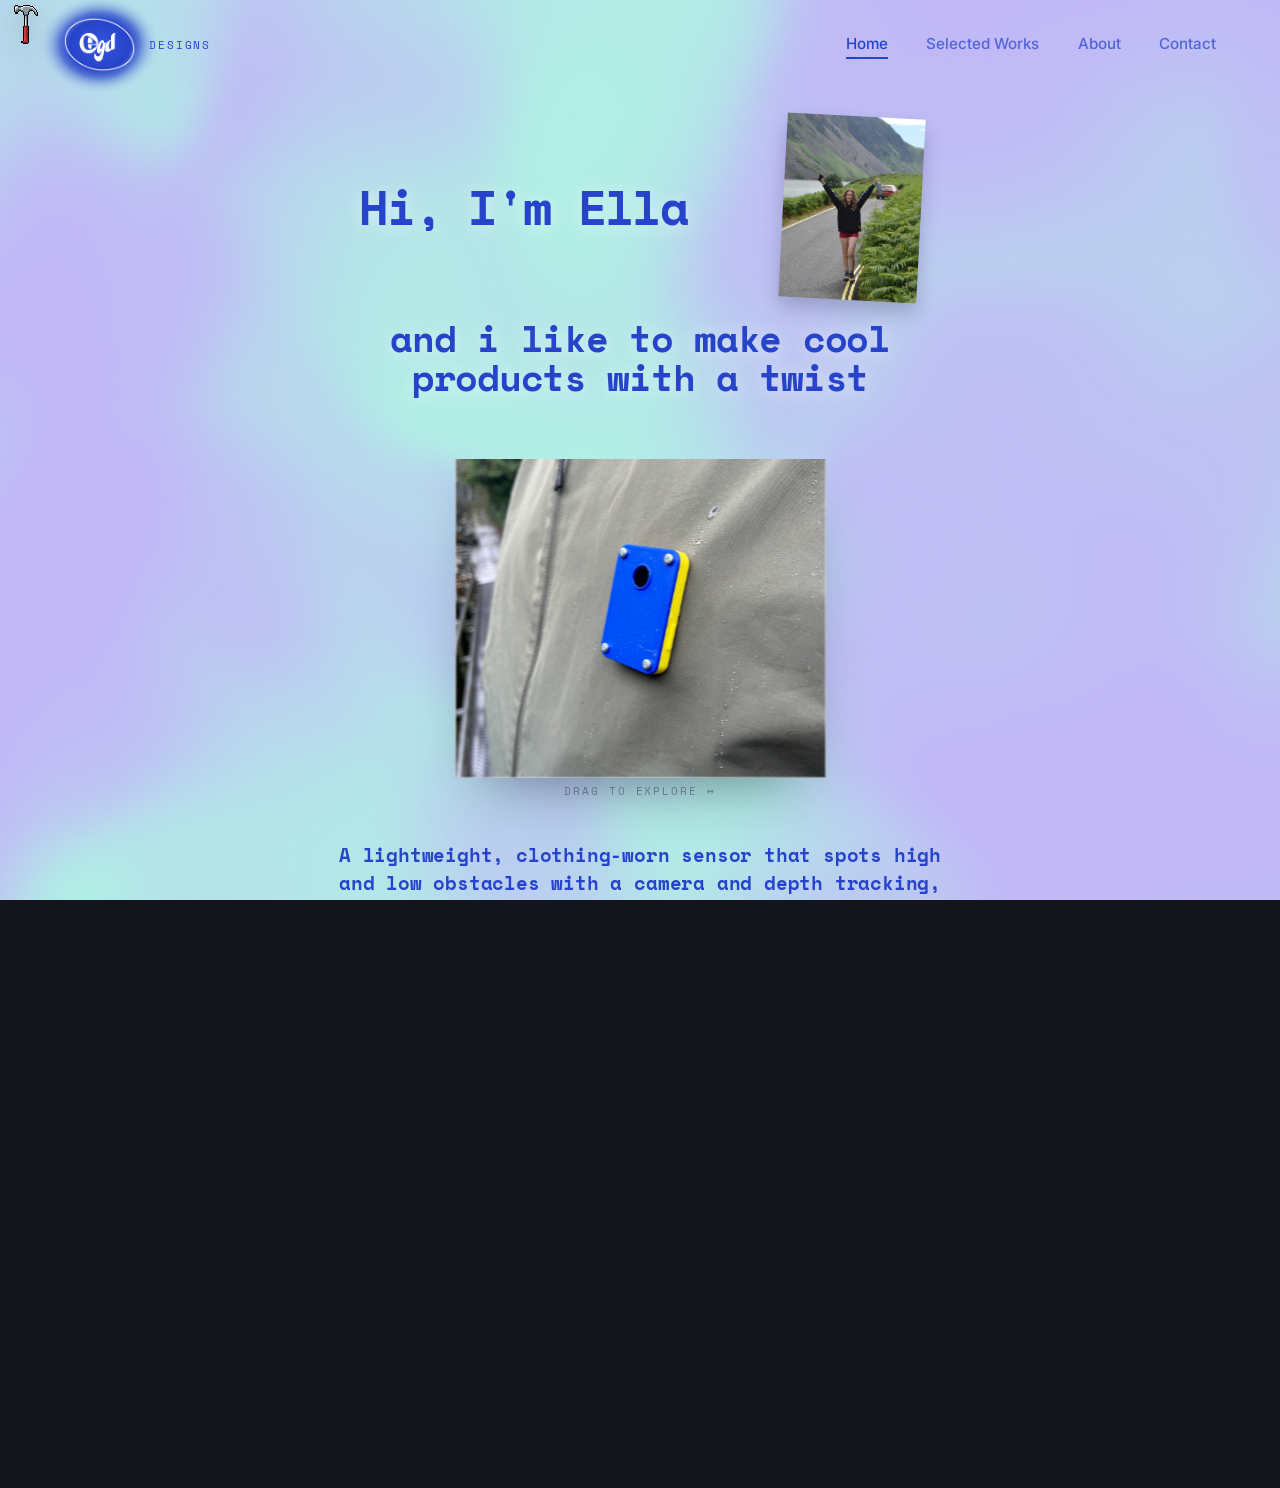
==== index.html @ b7dbceac "Initial commit — EGD Designs portfolio site" ====
<!DOCTYPE html>
<html lang="en">
<head>
<meta charset="UTF-8">
<meta name="viewport" content="width=device-width, initial-scale=1.0">
<title>EGD — Product, Accessibility & Craft</title>
<meta name="description" content="EGD — a product design portfolio spanning medical & accessibility, woodwork and graphic design.">
<link rel="preconnect" href="https://fonts.googleapis.com">
<link rel="preconnect" href="https://fonts.gstatic.com" crossorigin>
<link href="https://fonts.googleapis.com/css2?family=Inter:wght@400;500;600;700&family=Space+Grotesk:wght@400;500;600;700&family=Space+Mono:wght@400;700&family=Caveat:wght@600;700&display=swap" rel="stylesheet">
<link rel="stylesheet" href="assets/style.css?v=209">
</head>
<body>
  <div class="grain" aria-hidden="true"></div>
  <div class="page-transition" aria-hidden="true"><span class="pt-mark">EGD</span></div>

  <!-- Flower shape + petal colours, defined once and reused by each button -->
  <svg width="0" height="0" aria-hidden="true" focusable="false" style="position:absolute">
    <defs>
      <path id="flower-path" d="M98.9,50.0C99.0,51.6 98.6,53.2 97.8,54.7C97.0,56.2 95.7,57.6 94.1,58.8C92.5,59.9 90.4,60.9 88.2,61.6C86.0,62.2 83.4,62.7 80.8,62.8C78.2,62.9 75.4,62.6 72.8,62.2C70.1,61.7 66.4,60.1 65.1,60.1C63.7,60.1 64.3,60.8 64.9,62.2C65.4,63.6 67.6,66.4 68.6,68.6C69.7,70.9 70.5,73.3 71.1,75.7C71.6,78.0 71.8,80.4 71.7,82.5C71.6,84.6 71.2,86.7 70.5,88.4C69.8,90.1 68.8,91.6 67.7,92.6C66.5,93.7 65.0,94.4 63.6,94.7C62.1,95.0 60.4,94.9 58.8,94.4C57.3,93.9 55.6,93.0 54.1,91.7C52.6,90.4 51.2,88.7 50.0,86.8C48.8,84.9 47.8,82.6 47.0,80.3C46.3,78.0 45.7,75.3 45.4,72.9C45.1,70.5 45.8,66.3 45.2,65.7C44.6,65.2 43.4,67.8 41.9,69.4C40.5,71.1 38.4,73.7 36.4,75.4C34.4,77.2 32.1,78.8 30.0,80.0C27.8,81.2 25.4,82.1 23.3,82.6C21.2,83.0 19.0,83.1 17.2,82.8C15.3,82.6 13.6,81.9 12.3,80.9C11.1,79.9 10.0,78.6 9.5,77.1C8.9,75.6 8.7,73.8 9.0,71.9C9.2,70.1 9.9,68.1 11.0,66.2C12.0,64.3 13.5,62.3 15.3,60.5C17.0,58.8 19.2,57.1 21.5,55.7C23.8,54.3 26.4,53.0 28.8,52.1C31.2,51.1 35.9,50.7 35.9,50.0C36.0,49.3 31.5,48.9 29.3,48.0C27.0,47.0 24.5,45.9 22.3,44.5C20.2,43.1 18.1,41.5 16.4,39.8C14.7,38.1 13.2,36.2 12.2,34.4C11.2,32.5 10.5,30.5 10.3,28.8C10.0,27.0 10.2,25.2 10.7,23.7C11.2,22.3 12.2,20.9 13.4,19.9C14.6,19.0 16.2,18.2 17.9,17.9C19.6,17.6 21.7,17.6 23.7,18.0C25.8,18.4 28.0,19.2 30.1,20.3C32.2,21.3 34.4,22.8 36.3,24.5C38.3,26.1 40.3,28.5 41.7,30.0C43.2,31.5 44.4,34.0 44.9,33.4C45.5,32.7 44.9,28.4 45.2,25.9C45.5,23.4 46.1,20.7 46.9,18.3C47.7,15.9 48.8,13.6 50.0,11.7C51.2,9.8 52.7,8.1 54.2,6.9C55.8,5.7 57.5,4.8 59.1,4.4C60.7,3.9 62.4,3.9 63.8,4.4C65.3,4.8 66.8,5.6 67.9,6.8C69.0,8.0 70.0,9.7 70.6,11.5C71.2,13.3 71.5,15.5 71.6,17.7C71.6,20.0 71.2,22.5 70.6,24.9C70.0,27.3 69.0,29.8 67.9,32.1C66.7,34.4 64.5,37.2 63.8,38.6C63.2,40.1 62.6,40.8 63.8,40.8C65.1,40.7 68.8,39.0 71.4,38.5C74.1,38.0 76.9,37.7 79.5,37.8C82.1,37.8 84.8,38.1 87.1,38.8C89.4,39.4 91.5,40.3 93.3,41.4C95.0,42.5 96.4,43.9 97.4,45.3C98.3,46.8 98.9,48.4 98.9,50.0Z"/>
      <!-- exact hues of the shader field (pal()); only lightness is lowered, so they stay the
           same teal/violet/sky but sit a step darker than the background -->
      <radialGradient id="fg-teal" cx="35%" cy="28%" r="78%">
        <stop offset="0%" stop-color="#9EE6DB"/><stop offset="45%" stop-color="#5FDDCA"/>
        <stop offset="100%" stop-color="#22C3AB"/>
      </radialGradient>
      <radialGradient id="fg-violet" cx="35%" cy="28%" r="78%">
        <stop offset="0%" stop-color="#B8ADF5"/><stop offset="45%" stop-color="#806CEF"/>
        <stop offset="100%" stop-color="#3E20E9"/>
      </radialGradient>
      <radialGradient id="fg-azure" cx="35%" cy="28%" r="78%">
        <stop offset="0%" stop-color="#7FC8F8"/><stop offset="45%" stop-color="#4DB3F7"/>
        <stop offset="100%" stop-color="#0B95F2"/>
      </radialGradient>
      <!-- the same flower as a reusable CSS clip-path — not currently applied anywhere
           (the intro used to clip a photo to it before the pixel character replaced that
           photo), kept here in case a future flower-shaped image wants it. objectBoundingBox
           wants 0–1 coords while #flower-path is drawn 0–100, hence the scale(0.01). Whatever
           box uses it must be SQUARE or the petals stretch. -->
      <clipPath id="flower-clip" clipPathUnits="objectBoundingBox">
        <use href="#flower-path" transform="scale(0.01)"/>
      </clipPath>
    </defs>
  </svg>

  <header class="site-header">
    <div class="brand-lockup">
      <a class="brand magnetic" href="index.html" data-strength="0.4" aria-label="EGD Designs — home">
        <span class="brand-glow" aria-hidden="true"></span>
        <img class="brand-logo" src="assets/egd-logo.png" alt="EGD" width="640" height="475">
      </a>
      <span class="brand-role">Designs</span>
    </div>
    <button class="nav-toggle" aria-label="Toggle menu" aria-expanded="false"><span></span><span></span><span></span></button>
    <!-- each link's pixel-art shell icon (.nav-shell, style.css) is removed from the
         markup for now — the CSS rule/animation and the SVG assets (assets/about/shell-*)
         are untouched, so re-adding <img class="nav-shell" src="assets/about/shell-*.svg"
         alt="" aria-hidden="true"> inside a link restores it. -->
    <nav class="nav" id="nav">
      <a href="index.html" class="active"><span>Home</span></a>
      <a href="work.html"><span>Selected Works</span></a>
      <a href="about.html"><span>About</span></a>
      <a href="contact.html"><span>Contact</span></a>
    </nav>
  </header>

  <!-- LANDING — just the animated shader field behind the greeting, the hobby list and the
       "check out my work" teaser. Everything else (About detail, shell nav, carousel) now
       lives further down in .about-field, outside this wrap, so the interactive field only
       covers the actual landing view. -->
  <div class="field-wrap">
    <div class="field-bg" aria-hidden="true"><canvas id="field-canvas"></canvas></div>

  <div class="intro-row">
    <div class="intro-hero">
      <p class="carousel-intro">
        <span class="intro-word">Hi,</span> <span class="intro-word">I'm</span> <span class="intro-word">Ella</span>
      </p>
      <!-- the polaroid now sits right next to "Ella" (DOM order drives flex layout
           order — it's listed second, the character third). Spins in (see
           intro-photo-spin-in, style.css) right as the character vanishes, t=3.7s. -->
      <div class="intro-me">
        <!-- bare photo, no polaroid card/caption — see .intro-me-photo, style.css -->
        <figure class="intro-me-photo">
          <img src="assets/hikerme.jpg" alt="A photo of Ella hiking">
        </figure>
      </div>
      <!-- pixel-art character, now sitting on the FAR right (where the polaroid used to
           be) — mirrored (scaleX(-1) on the <img>, see .intro-character img) to face
           left, toward "Ella"/the polaroid, since that's the direction she now throws
           in. Three separate GIFs chained by initCharacterSequence() (app.js) — GIFs
           can't be spliced with CSS, so it swaps the <img> src on a timer instead:
           falling.gif (9 frames, t=0-2.3s — the last frame, a wave, is patched to hold
           0.7s instead of 0.2s so it reads for longer) → rotating.gif (2 frames,
           t=2.3-2.7s, turns her to profile) → pokemon-ball-throw.gif (5 frames,
           t=2.7-3.7s — a supplied "catch" clip played in reverse, so the ball leaves
           her hand and flies off instead of arriving in it), then settles on the
           static character-south.png. CSS layers two transforms on top:
           character-fall-in (drops her from above the page over the same 1.8s the
           falling.gif's actual fall motion takes — she's landed well before the
           wave-hold finishes) and character-vanish — once she's thrown, she fades out
           and is removed from the flex row entirely (t=3.7-4.3s). -->
      <div class="intro-character" aria-hidden="true">
        <img src="assets/character-falling.gif" alt="" loading="eager" fetchpriority="high">
      </div>
    </div>
    <!-- sits below the centred greeting+character row, not inline with it, so it can
         run its own full-width left-aligned line rather than being squeezed into the
         same shrink-wrapped row (see .intro-hero's max-width:fit-content). -->
    <p class="intro-tagline reveal">and i like to make cool products with a twist</p>
    <!-- MINI CAROUSEL — a smaller version of the big drag-rotate-snap carousel further
         down the page (same mechanic, initCarouselInstance() in app.js), showing PROJECTS
         instead of personal photos, with a caption underneath synced to whichever card
         is front-facing (initMiniCarousel()). Reuses makePoster() so it shows Stride's
         real photo and the same generated poster art used everywhere else — nothing
         fabricated here. Sits centred, unlike the left-aligned text above it. -->
    <div class="carousel mini-carousel">
      <div class="carousel-stage mini-carousel-stage" id="mini-carousel-stage" tabindex="0" role="group"
           aria-roledescription="carousel" aria-label="My work — drag or use arrow keys to rotate">
        <div class="carousel-ring" id="mini-carousel-ring"></div>
      </div>
      <p class="carousel-hint" aria-hidden="true">Drag to explore ↔</p>
      <p class="mini-carousel-caption" id="mini-carousel-caption" aria-live="polite"></p>
      <!-- its shell now lives up in the header nav (see .nav-shell) instead of here. -->
      <p class="find-out-more">find out more below</p>
      <!-- a plain solid royal-blue ellipse (user-supplied reference image, no ring) with a
           thin white border, ringed by two concentric glows: a tighter blue one (the same
           masked radial-gradient recipe + shimmer-on-hover as the header's EGD logo badge,
           .brand/.brand-glow) right around the border, then a wider soft white one beyond
           that — no white backdrop behind it, just the two glows. See .egd-badge,
           style.css. intro-work-bubble is kept purely as the JS hook
           initCharacterSequence() (app.js) uses to time this badge's reveal-in with the
           rest of the intro sequence. -->
      <div class="intro-cta">
        <a class="egd-badge intro-work-bubble" href="work.html" aria-label="Selected Works">
          <span class="egd-badge-glow-white" aria-hidden="true"></span>
          <span class="egd-badge-glow" aria-hidden="true"></span>
          <span class="egd-badge-shape" aria-hidden="true"></span>
          <span class="egd-badge-text">Selected<br>Works</span>
        </a>
      </div>
    </div>
  </div>
  </div><!-- /.field-wrap -->

  <!-- the hammer's the mini/project carousel's custom drag cursor — same body-level,
       position:fixed pattern as the old surfer-cursor (see initHammerCursor(), app.js),
       so the stage's overflow clip can't cut it off. -->
  <img class="hammer-cursor" src="assets/hammer-cursor.png?v=1" alt="" aria-hidden="true" draggable="false">

  <footer class="site-footer">
    <div class="wrap">
      <div class="footer-bottom">
        <span>&copy; <span id="yr"></span> EGD</span>
      </div>
    </div>
  </footer>

  <script src="assets/effect.js?v=30"></script>
  <script src="assets/app.js?v=102"></script>
</body>
</html>
---- assets/style.css ----
/* =========================================================
   EGD — product design · accessibility · craft
   Bold editorial system. Swap colours in :root to re-theme.
   ========================================================= */
:root{
  --bg:#efeeec;          /* warm paper            */
  --paper:#ffffff;
  --ink:#14141c;         /* near-black text       */
  --muted:#6b6c82;
  --line:#dddcd7;
  --royal:#2340c8;       /* primary accent        */
  --royal-soft:#e3e6fb;
  --field-yellow:#fde8a3; /* matches the Meadow Ripple shader's base tone (effect.js) */
  /* category signals */
  --c-medical:#2340c8;   /* medical & accessibility */
  --c-wood:#b5623a;      /* woodwork                */
  --c-graphic:#6b4de6;   /* graphic                 */
  --maxw:1180px;
  --pad:clamp(20px,5vw,72px);
  --ease:cubic-bezier(.22,1,.36,1);
  --radius:16px;
  /* shared "character scale" — the intro character, and (see .nav-shell) the shell icons
     under the header nav links are deliberately sized to match it. Lives on :root (not
     scoped to .intro-row, which only exists on index.html) so .site-header can use it on
     every page. */
  --char-w:clamp(90px,13vw,170px);
}

*{box-sizing:border-box;}
html{scroll-behavior:smooth;}
body{
  margin:0;
  background:var(--bg);
  color:var(--ink);
  font-family:"Inter",-apple-system,BlinkMacSystemFont,"Segoe UI",Helvetica,Arial,sans-serif;
  font-size:17px;line-height:1.6;
  -webkit-font-smoothing:antialiased;
  overflow-x:clip;
}
a{color:inherit;text-decoration:none;}
img{max-width:100%;display:block;}
button{font:inherit;color:inherit;border:none;background:none;cursor:pointer;}
::selection{background:var(--royal);color:#fff;}

h1,h2,h3,h4{font-family:"Space Grotesk","Inter",sans-serif;font-weight:600;letter-spacing:-0.02em;line-height:1.02;margin:0;}
h1{font-size:clamp(2.6rem,8vw,6.4rem);}
h2{font-size:clamp(1.9rem,4.4vw,3.4rem);}
h3{font-size:clamp(1.2rem,2vw,1.5rem);letter-spacing:-0.01em;}
p{margin:0 0 1em;}
.lead{font-size:clamp(1.12rem,2vw,1.5rem);color:var(--muted);max-width:56ch;line-height:1.5;}

/* mono labels — the "spec sheet" product-design voice */
.eyebrow,.mono{
  font-family:"Space Mono","SFMono-Regular",ui-monospace,monospace;
  font-size:.72rem;letter-spacing:.22em;text-transform:uppercase;font-weight:400;
}
.eyebrow{color:var(--royal);display:inline-flex;align-items:center;gap:.6em;margin-bottom:1.4rem;}
.eyebrow::before{content:"";width:26px;height:1px;background:currentColor;display:inline-block;}

/* =========================================================
   Layout
   ========================================================= */
.wrap{max-width:var(--maxw);margin:0 auto;padding-left:var(--pad);padding-right:var(--pad);}
section{padding:clamp(72px,11vw,150px) 0;}
/* clears .site-header, which is position:fixed. At .nav-shell's current size (15% of
   --char-w) the header's measured height barely moves across viewports (~92-109px), so
   this only needs a modest width-driven nudge plus buffer rather than closely tracking
   --char-w's own growth curve the way it had to at larger shell sizes. */
.page-top{padding-top:clamp(115px,calc(2vw + 90px),135px);}

/* Selected Works page background — a simple fixed full-viewport canvas (unlike the
   landing page's .field-wrap/.field-bg, which use a sticky-scroll trick tied to that
   page's stacked sections). A WebGL canvas gets its own GPU compositing layer, which
   can float above plain in-flow siblings regardless of DOM/z-index:auto order — so,
   same as the landing page's .bubbles/.bubbles-content, give the actual content an
   explicit position+z-index above it rather than relying on paint order alone. */
.page-field-bg{position:fixed;inset:0;z-index:0;pointer-events:none;}
.page-field-bg canvas{display:block;width:100%;height:100%;}
/* .site-header already has its own position:fixed;z-index:60 (unaffected by the canvas
   layering below) — every OTHER top-level body child needs lifting above it, not just
   main/footer: any plain <section> left at the default z-index:auto risked the same
   canvas-floats-above-it bug (inconsistently — a GPU compositing quirk, not a strict
   deterministic paint order, which is why it only showed up on some sections/some loads). */
.page-field-bg ~ main,
.page-field-bg ~ section,
.page-field-bg ~ footer{position:relative;z-index:1;}

/* grain / texture overlay */
.grain{
  position:fixed;inset:0;z-index:9998;pointer-events:none;opacity:.5;mix-blend-mode:soft-light;
  background-image:url("data:image/svg+xml,%3Csvg xmlns='http://www.w3.org/2000/svg' width='140' height='140'%3E%3Cfilter id='n'%3E%3CfeTurbulence type='fractalNoise' baseFrequency='.85' numOctaves='2' stitchTiles='stitch'/%3E%3C/filter%3E%3Crect width='100%25' height='100%25' filter='url(%23n)' opacity='.5'/%3E%3C/svg%3E");
}

/* =========================================================
   Custom cursor (bold)
   ========================================================= */
.cursor-dot,.cursor-ring{
  position:fixed;top:0;left:0;z-index:9999;pointer-events:none;border-radius:50%;
  transform:translate(-50%,-50%);will-change:transform;
}
.cursor-dot{width:7px;height:7px;background:var(--royal);}
.cursor-ring{
  width:38px;height:38px;border:1.5px solid rgba(35,64,200,.55);
  transition:width .25s var(--ease),height .25s var(--ease),background .25s,border-color .25s,opacity .25s;
}
.cursor-ring.is-hover{width:64px;height:64px;background:rgba(35,64,200,.10);border-color:transparent;}
.cursor-ring.is-label{width:78px;height:78px;background:var(--royal);border-color:transparent;}
.cursor-ring .clabel{
  color:#fff;font-family:"Space Mono",monospace;font-size:.62rem;letter-spacing:.1em;
  opacity:0;transition:opacity .2s;display:flex;align-items:center;justify-content:center;
  width:100%;height:100%;text-transform:uppercase;
}
.cursor-ring.is-label .clabel{opacity:1;}
body.cursor-on{cursor:none;}
body.cursor-on a,body.cursor-on button,body.cursor-on .card{cursor:none;}
@media(hover:none),(pointer:coarse){.cursor-dot,.cursor-ring{display:none;}body.cursor-on{cursor:auto;}}

/* =========================================================
   Header / nav
   ========================================================= */
.site-header{
  position:fixed;top:0;left:0;right:0;z-index:60;
  display:flex;align-items:center;justify-content:space-between;
  padding:18px var(--pad);
  transition:transform .4s var(--ease),background .3s,backdrop-filter .3s,border-color .3s;
  border-bottom:1px solid transparent;
}
.site-header.scrolled{background:rgba(239,238,236,.72);backdrop-filter:blur(12px);-webkit-backdrop-filter:blur(12px);border-color:var(--line);}
.site-header.hide{transform:translateY(-105%);}
/* while the mobile menu is open the header must NOT create a containing block
   (transform / backdrop-filter would trap the fullscreen fixed nav overlay) */
body.nav-open .site-header{transform:none!important;background:transparent!important;
  backdrop-filter:none!important;-webkit-backdrop-filter:none!important;border-color:transparent!important;}
.brand-lockup{display:flex;align-items:center;gap:14px;min-width:0;}
/* --logo-h is the one number to tune */
.brand{
  --logo-h:53px;   /* 38px + 40% */
  position:relative;flex:none;display:inline-flex;align-items:center;justify-content:center;
  height:var(--logo-h);width:calc(var(--logo-h)*1.347);   /* the logo art's own 640:475 ratio */
}
/* the logo art is white, so it needs its blue pool behind it to read */
.brand-logo{position:relative;z-index:1;width:100%;height:100%;object-fit:contain;display:block;}
/* the blue faded surround. masked so the shimmer fades out with it instead of
   revealing a hard ellipse edge. no blend modes — they wreck compositing over the field. */
.brand-glow{
  position:absolute;left:50%;top:50%;transform:translate(-50%,-50%);
  width:170%;height:185%;border-radius:50%;pointer-events:none;
  background:
    linear-gradient(115deg,transparent 32%,rgba(180,218,255,.55) 48%,transparent 64%) 0 0/260% 100% no-repeat,
    radial-gradient(closest-side,#3050dd 0%,#2340c8 50%,rgba(35,64,200,.55) 72%,rgba(35,64,200,0) 100%);
  -webkit-mask-image:radial-gradient(closest-side,#000 0%,#000 66%,transparent 100%);
  mask-image:radial-gradient(closest-side,#000 0%,#000 66%,transparent 100%);
  animation:brand-shimmer 2.6s linear infinite;
  animation-play-state:paused;                 /* only shimmers on hover */
  transition:transform .4s var(--ease);
}
.brand:hover .brand-glow{animation-play-state:running;transform:translate(-50%,-50%) scale(1.06);}
@keyframes brand-shimmer{
  from{background-position:-160% 0, 0 0;}
  to{background-position:160% 0, 0 0;}
}
.brand-role{font-family:"Space Mono","SFMono-Regular",ui-monospace,monospace;font-size:.7rem;letter-spacing:.16em;
  text-transform:uppercase;color:var(--royal);white-space:nowrap;}
@media(max-width:420px){.brand-role{display:none;}}
@media(prefers-reduced-motion:reduce){.brand-glow{animation:none!important;}}
.nav{display:flex;align-items:flex-start;gap:clamp(18px,3vw,40px);font-size:.95rem;font-weight:500;}
/* each link is now a small stack — label on top, its shell (.nav-shell) just below —
   rather than a single line of text, so the header nav doubles as the old bubble CTAs'
   new home (see .nav-shell below and the shells' HTML, which used to live in the
   intro CTA + bubble-nav sections further down the page). */
.nav a{
  position:relative;padding:6px 0;opacity:.72;transition:opacity .2s;
  display:flex;flex-direction:column;align-items:center;gap:clamp(4px,.6vw,10px);
  color:var(--royal);
}
.nav a span{position:relative;}
.nav a span::after{content:"";position:absolute;left:0;bottom:-2px;height:2px;width:100%;background:var(--royal);
  transform:scaleX(0);transform-origin:right;transition:transform .35s var(--ease);}
.nav a:hover,.nav a.active{opacity:1;}
.nav a:hover span::after,.nav a.active span::after{transform:scaleX(1);transform-origin:left;}
/* the shells — same pixel-art icons the old bubble CTAs used, sized to match the intro
   character (--char-w, :root) since they're standing in for her scale reference now
   that they've moved up here. Same spin-on-hover treatment .flower had. */
.nav-shell{
  width:calc(var(--char-w) * .15);aspect-ratio:1;height:auto;display:block;
  image-rendering:pixelated;
  filter:drop-shadow(0 10px 14px rgba(10,20,60,.32));
  animation:flower-spin 9s linear infinite;
  animation-play-state:paused;
  transition:filter .4s var(--ease);
}
.nav a:hover .nav-shell{animation-play-state:running;filter:drop-shadow(0 14px 20px rgba(10,20,60,.42));}
.nav-toggle{display:none;}
@media(max-width:720px){
  .nav-toggle{display:flex;flex-direction:column;gap:5px;padding:8px;z-index:61;}
  .nav-toggle span{width:26px;height:2px;background:var(--ink);transition:transform .3s var(--ease),opacity .2s;}
  .nav-toggle.open span:nth-child(1){transform:translateY(7px) rotate(45deg);}
  .nav-toggle.open span:nth-child(2){opacity:0;}
  .nav-toggle.open span:nth-child(3){transform:translateY(-7px) rotate(-45deg);}
  /* visibility/opacity (not just transform) hide this: the header's backdrop-filter can become the
     containing block for position:fixed, which would leave the closed menu peeking over the page */
  .nav{
    position:fixed;inset:0;flex-direction:column;justify-content:center;gap:28px;
    background:var(--bg);font-size:1.6rem;font-family:"Space Grotesk",sans-serif;
    transform:translateY(-100%);visibility:hidden;opacity:0;pointer-events:none;
    transition:transform .5s var(--ease),opacity .3s ease,visibility 0s linear .5s;
  }
  .nav.open{
    transform:translateY(0);visibility:visible;opacity:1;pointer-events:auto;
    transition:transform .5s var(--ease),opacity .3s ease,visibility 0s;
  }
  .nav a{opacity:1;}
}

/* =========================================================
   Buttons
   ========================================================= */
.btn{
  display:inline-flex;align-items:center;gap:.7em;
  font-family:"Space Grotesk",sans-serif;font-weight:600;font-size:1rem;
  padding:15px 30px;border-radius:999px;transition:transform .25s var(--ease),background .25s,color .25s;
  will-change:transform;
}
.btn .arrow{transition:transform .3s var(--ease);}
.btn:hover .arrow{transform:translateX(5px);}
.btn-primary{background:var(--ink);color:var(--bg);}
.btn-primary:hover{background:var(--royal);color:#fff;}
.btn-ghost{border:1.5px solid var(--ink);}
.btn-ghost:hover{background:var(--ink);color:var(--bg);}

/* =========================================================
   Hero (home)
   ========================================================= */
/* now just a spacer of bare field between the photo wall and the flowers.
   padding:0 is required — the generic section padding (72px top+bottom) is taller than 3cm
   and would win, making the gap 144px instead of 113px. */
.hero{position:relative;z-index:1;height:3cm;min-height:0;padding:0;}

/* =========================================================
   Reveal-on-scroll utility
   ========================================================= */
.reveal{opacity:0;transform:translateY(34px);transition:opacity .8s var(--ease),transform .8s var(--ease);}
.reveal.is-in{opacity:1;transform:none;}
.reveal-line{overflow:hidden;}
.reveal-line>*{display:inline-block;transform:translateY(105%);transition:transform .9s var(--ease);}
.reveal-line.is-in>*{transform:none;}

/* discipline chips (still used on About) */
.chips{display:flex;flex-wrap:wrap;gap:12px;margin-top:8px;}
.chip{
  display:inline-flex;align-items:center;gap:.5em;border:1px solid var(--line);border-radius:999px;
  padding:9px 18px;font-family:"Space Mono",monospace;font-size:.72rem;letter-spacing:.06em;
  text-transform:uppercase;background:var(--paper);
}
.chip .dot{width:8px;height:8px;border-radius:50%;}

/* =========================================================
   Marquee
   ========================================================= */
.marquee{
  border-top:1px solid var(--line);border-bottom:1px solid var(--line);
  padding:26px 0;overflow:hidden;white-space:nowrap;user-select:none;
}
.marquee-track{display:inline-flex;gap:0;animation:scroll-x 26s linear infinite;will-change:transform;}
.marquee:hover .marquee-track{animation-play-state:paused;}
.marquee-track span{font-family:"Space Grotesk",sans-serif;font-weight:600;
  font-size:clamp(1.6rem,4vw,2.8rem);letter-spacing:-.02em;padding:0 34px;display:inline-flex;align-items:center;gap:34px;}
.marquee-track span::after{content:"✦";color:var(--royal);font-size:.7em;}
@keyframes scroll-x{to{transform:translateX(-50%);}}

/* =========================================================
   Work grid + cards
   ========================================================= */
.filter-bar{display:flex;flex-wrap:wrap;gap:10px;margin:40px 0 8px;}
.filter{
  font-family:"Space Mono",monospace;font-size:.74rem;letter-spacing:.08em;text-transform:uppercase;
  padding:10px 18px;border-radius:999px;border:1px solid var(--royal-soft);background:var(--royal-soft);
  color:var(--royal);transition:border-color .25s,box-shadow .25s,transform .25s;
}
.filter .n{opacity:.6;margin-left:.5em;}
.filter:hover{border-color:var(--royal);transform:translateY(-2px);}
.filter.active{border-color:var(--royal);box-shadow:inset 0 0 0 1px var(--royal);}

.grid{display:grid;grid-template-columns:repeat(auto-fill,minmax(min(100%,340px),1fr));gap:clamp(20px,3vw,40px);margin-top:44px;}
.card{
  position:relative;display:block;background:var(--paper);border:1px solid var(--line);
  border-radius:var(--radius);overflow:hidden;
  transition:transform .5s var(--ease),box-shadow .5s var(--ease),opacity .5s,filter .4s;
}
.card.hide{display:none;}
.card:hover{transform:translateY(-6px);box-shadow:0 30px 60px -30px rgba(20,20,40,.4);}
.card .poster{position:relative;aspect-ratio:4/3;overflow:hidden;background:#e9e8e4;}
.card .poster svg{position:absolute;inset:0;width:100%;height:100%;transition:transform .7s var(--ease);}
.card:hover .poster svg{transform:scale(1.05);}
.card .index{
  position:absolute;top:16px;left:18px;font-family:"Space Mono",monospace;font-size:.72rem;
  letter-spacing:.1em;color:#fff;mix-blend-mode:difference;z-index:2;
}
.card .tagpill{
  position:absolute;top:14px;right:16px;z-index:2;font-family:"Space Mono",monospace;
  font-size:.62rem;letter-spacing:.06em;text-transform:uppercase;color:#fff;
  padding:6px 11px;border-radius:999px;backdrop-filter:blur(4px);background:rgba(20,20,30,.5);
}
.card .meta{padding:22px 24px 26px;}
.card .meta .cat{font-family:"Space Mono",monospace;font-size:.66rem;letter-spacing:.1em;
  text-transform:uppercase;color:var(--muted);margin-bottom:9px;display:flex;align-items:center;gap:.5em;}
.card .meta .cat .dot{width:8px;height:8px;border-radius:50%;}
.card .meta h3{margin-bottom:6px;}
.card .meta .blurb{color:var(--muted);font-size:.95rem;margin:0;display:-webkit-box;-webkit-line-clamp:2;-webkit-box-orient:vertical;overflow:hidden;}
.card .view{margin-top:16px;font-family:"Space Mono",monospace;font-size:.7rem;letter-spacing:.1em;
  text-transform:uppercase;color:var(--royal);display:inline-flex;gap:.5em;align-items:center;}
.card .view .arrow{transition:transform .3s var(--ease);}
.card:hover .view .arrow{transform:translateX(5px);}

/* =========================================================
   Project modal (case study)
   ========================================================= */
.modal{
  position:fixed;inset:0;z-index:200;display:flex;justify-content:flex-end;
  visibility:hidden;pointer-events:none;
}
.modal.open{visibility:visible;pointer-events:auto;}
.modal-backdrop{position:absolute;inset:0;background:rgba(15,15,25,.5);opacity:0;transition:opacity .4s;backdrop-filter:blur(2px);}
.modal.open .modal-backdrop{opacity:1;}
.modal-panel{
  position:relative;width:min(680px,100%);height:100%;background:var(--bg);overflow-y:auto;
  transform:translateX(100%);transition:transform .6s var(--ease);box-shadow:-30px 0 80px -30px rgba(0,0,0,.4);
}
.modal.open .modal-panel{transform:none;}
.modal-close{
  position:sticky;top:0;float:right;margin:18px 18px 0 0;z-index:3;
  width:46px;height:46px;border-radius:50%;background:var(--ink);color:var(--bg);
  display:flex;align-items:center;justify-content:center;font-size:1.1rem;transition:transform .3s var(--ease),background .3s;
}
.modal-close:hover{transform:rotate(90deg);background:var(--royal);}
.modal-hero{aspect-ratio:16/10;position:relative;overflow:hidden;background:#e9e8e4;}
.modal-hero svg{position:absolute;inset:0;width:100%;height:100%;}
.modal-body{padding:clamp(28px,5vw,52px);}
.modal-body .cat{font-family:"Space Mono",monospace;font-size:.68rem;letter-spacing:.12em;text-transform:uppercase;
  display:inline-flex;align-items:center;gap:.5em;margin-bottom:16px;}
.modal-body .cat .dot{width:9px;height:9px;border-radius:50%;}
.modal-body h2{margin-bottom:10px;}
.modal-body .subtitle{color:var(--muted);font-size:1.15rem;margin-bottom:34px;}
.spec{display:grid;grid-template-columns:repeat(2,1fr);gap:20px 30px;border-top:1px solid var(--line);
  border-bottom:1px solid var(--line);padding:26px 0;margin-bottom:34px;}
.spec dt{font-family:"Space Mono",monospace;font-size:.66rem;letter-spacing:.1em;text-transform:uppercase;color:var(--muted);margin-bottom:5px;}
.spec dd{margin:0;font-weight:500;}
.case-block{margin-bottom:30px;}
.case-block h4{font-family:"Space Mono",monospace;font-size:.72rem;letter-spacing:.14em;text-transform:uppercase;
  color:var(--royal);margin-bottom:12px;}
.case-block p{color:#33333f;}
.tags{display:flex;flex-wrap:wrap;gap:9px;margin-top:24px;}
.tags span{border:1px solid var(--line);border-radius:999px;padding:7px 15px;font-size:.8rem;color:var(--muted);}
.modal-note{margin-top:30px;padding:16px 18px;border-radius:12px;background:var(--royal-soft);
  font-size:.85rem;color:#33406b;font-family:"Space Mono",monospace;letter-spacing:.02em;line-height:1.5;}

/* case-study gallery (in the modal) — click any image to enlarge */
.case-gallery{display:grid;grid-template-columns:1fr;gap:clamp(14px,2.2vw,24px);margin:34px 0 6px;}
@media(min-width:560px){.case-gallery{grid-template-columns:1fr 1fr;}}
.case-gallery figure{margin:0;}
/* feature = a large, full-width image (the two Stride A1 product shots) */
.case-gallery figure.cg-feature{grid-column:1 / -1;}
.case-gallery figure.cg-feature img{border-radius:14px;}
.case-gallery img{
  width:100%;height:auto;display:block;border-radius:12px;background:#efeeea;cursor:zoom-in;
  box-shadow:0 16px 38px -22px rgba(20,20,45,.42);
  transition:transform .3s var(--ease),box-shadow .3s var(--ease);
}
.case-gallery img:hover{transform:translateY(-3px);box-shadow:0 26px 52px -22px rgba(20,20,45,.5);}
.case-gallery figcaption{margin-top:9px;font-size:.8rem;line-height:1.4;color:var(--muted);}

/* graduation photos (about.html) — same floated-photo language as .case-gallery img.
   Two side by side, the solo shot on the left; each sized at half the original
   single-photo width (520px → 260px) per "make them both smaller by 50%". */
.grad-photo-row{display:flex;gap:20.8px;margin-top:6px;flex-wrap:wrap;}
.grad-photo{margin:0;max-width:260px;flex:1 1 200px;height:220px;}
.grad-photo img{
  width:100%;height:100%;display:block;object-fit:cover;border-radius:0;background:#efeeea;
  box-shadow:0 16px 38px -22px rgba(20,20,45,.42);
}
.grad-photo figcaption{margin-top:9px;font-size:.8rem;line-height:1.4;color:var(--muted);}

/* full-screen image viewer */
.lightbox{
  position:fixed;inset:0;z-index:2000;display:none;place-items:center;
  background:rgba(12,12,22,.92);padding:clamp(16px,4vw,64px);
  -webkit-backdrop-filter:blur(4px);backdrop-filter:blur(4px);
}
.lightbox.open{display:grid;}
.lightbox img{max-width:100%;max-height:84vh;object-fit:contain;border-radius:8px;box-shadow:0 30px 90px rgba(0,0,0,.55);}
.lb-cap{position:absolute;left:0;right:0;bottom:clamp(14px,3vh,30px);margin:0;text-align:center;
  color:rgba(255,255,255,.86);font-size:.82rem;padding:0 24px;font-family:"Space Mono",monospace;letter-spacing:.02em;}
.lb-close{
  position:absolute;top:clamp(12px,3vh,26px);right:clamp(12px,3vw,30px);width:44px;height:44px;
  border:none;border-radius:50%;background:rgba(255,255,255,.16);color:#fff;font-size:1.05rem;
  cursor:pointer;display:grid;place-items:center;transition:background .25s;
}
.lb-close:hover{background:rgba(255,255,255,.3);}
@media(prefers-reduced-motion:reduce){.case-gallery img{transition:none;}.case-gallery img:hover{transform:none;}}

/* manual trigger — opens the booklet viewer below for a project's real install manual */
.manual-trigger{margin-top:34px;padding-top:28px;border-top:1px solid var(--line);}
.manual-open-btn{
  display:flex;align-items:center;gap:16px;width:100%;text-align:left;
  padding:14px;border:1px solid var(--line);border-radius:14px;
  background:var(--paper);cursor:pointer;transition:border-color .25s,transform .25s var(--ease);
}
.manual-open-btn:hover{border-color:var(--royal);transform:translateY(-2px);}
.manual-open-btn img{width:64px;height:auto;border-radius:6px;box-shadow:0 10px 22px -12px rgba(20,20,45,.4);flex:none;}
.manual-open-btn .mo-text{display:flex;flex-direction:column;gap:4px;flex:1;}
.manual-open-btn .mo-title{font-weight:600;}
.manual-open-btn .mo-sub{font-size:.82rem;color:var(--muted);}
.manual-open-btn .arrow{transition:transform .3s var(--ease);flex:none;}
.manual-open-btn:hover .arrow{transform:translateX(5px);}

/* the booklet — a page-flip viewer for the manual, same overlay pattern as .lightbox */
.booklet{
  position:fixed;inset:0;z-index:2000;display:none;place-items:center;
  background:rgba(12,12,22,.92);padding:clamp(16px,4vw,64px);
  -webkit-backdrop-filter:blur(4px);backdrop-filter:blur(4px);
}
.booklet.open{display:grid;}
.booklet-inner{position:relative;width:min(720px,92vw);}
.booklet-stage{position:relative;width:100%;aspect-ratio:1191/839;}
.booklet-stage img{
  position:absolute;inset:0;width:100%;height:100%;object-fit:contain;
  border-radius:10px;box-shadow:0 30px 90px rgba(0,0,0,.55);background:#fff;
}
.booklet-cap{margin:14px 0 0;text-align:center;min-height:1.4em;
  color:rgba(255,255,255,.86);font-size:.82rem;font-family:"Space Mono",monospace;letter-spacing:.02em;}
.booklet-nav{display:flex;align-items:center;justify-content:center;gap:18px;margin-top:16px;}
.booklet-nav button{
  width:44px;height:44px;border:none;border-radius:50%;background:rgba(255,255,255,.16);
  color:#fff;font-size:1.1rem;cursor:pointer;display:grid;place-items:center;transition:background .25s;
}
.booklet-nav button:hover{background:rgba(255,255,255,.3);}
.booklet-nav button:disabled{opacity:.3;cursor:default;}
.booklet-nav button:disabled:hover{background:rgba(255,255,255,.16);}
.booklet-count{color:rgba(255,255,255,.7);font-family:"Space Mono",monospace;font-size:.78rem;letter-spacing:.06em;min-width:4.5em;text-align:center;}
.booklet-close{
  position:absolute;top:clamp(12px,3vh,26px);right:clamp(12px,3vw,30px);width:44px;height:44px;
  border:none;border-radius:50%;background:rgba(255,255,255,.16);color:#fff;font-size:1.05rem;
  cursor:pointer;display:grid;place-items:center;transition:background .25s;z-index:2;
}
.booklet-close:hover{background:rgba(255,255,255,.3);}

/* =========================================================
   Dark capabilities / CTA band
   ========================================================= */
.band{background:var(--ink);color:var(--bg);}
.band .eyebrow{color:#8ea2ff;}
.band .muted{color:#9a9ab0;}
.cap-grid{display:grid;grid-template-columns:1fr;gap:1px;background:rgba(255,255,255,.12);
  border:1px solid rgba(255,255,255,.12);border-radius:var(--radius);overflow:hidden;margin-top:50px;}
@media(min-width:760px){.cap-grid{grid-template-columns:repeat(3,1fr);}}
.cap{background:var(--ink);padding:34px 30px;transition:background .3s;}
.cap:hover{background:#1e1e2c;}
.cap .num{font-family:"Space Mono",monospace;font-size:.72rem;color:#8ea2ff;letter-spacing:.1em;margin-bottom:18px;}
.cap h3{margin-bottom:10px;color:#fff;}
.cap p{color:#9a9ab0;font-size:.95rem;margin:0;}

/* padding-bottom trimmed so the blue stops just under the button instead of
   carrying on as a bar above the footer */
/* symmetric padding — the section default is top-heavy, which pushed the button below centre */
.cta{background:#fff;color:var(--ink);text-align:center;padding:clamp(56px,7vw,96px) 0;}
.cta h2{max-width:16ch;margin:0 auto 26px;}
/* the button was white-on-royal; on a white panel it needs to invert or it disappears */
.cta .btn-primary{background:var(--royal);color:#fff;}
.cta .btn-primary:hover{background:var(--ink);color:#fff;}

/* =========================================================
   About
   ========================================================= */
/* wraps the About detail section + shell nav + carousel, all now living BELOW the animated
   landing intro — painted the same warm yellow as the shader field's base tone so the page
   reads as one continuous palette instead of dropping to the site's default off-white. One
   shared background on the wrapper (rather than per-section) means any margin gaps between
   the children inside it still show yellow, not a sliver of body background. */
.about-field{background:var(--field-yellow);}
.about-grid{display:grid;grid-template-columns:1fr;gap:40px;}
@media(min-width:900px){.about-grid{grid-template-columns:1.3fr .7fr;gap:80px;}}
.about-grid p{max-width:60ch;font-size:1.08rem;}
.portrait{
  position:relative;border-radius:var(--radius);overflow:hidden;aspect-ratio:3/4;
  background:linear-gradient(160deg,var(--royal-soft),#f3ede7);border:1px solid var(--line);
}
.portrait svg{position:absolute;inset:0;width:100%;height:100%;}
.portrait .cap{position:absolute;left:0;right:0;bottom:0;padding:16px 18px;background:none;
  font-family:"Space Mono",monospace;font-size:.68rem;letter-spacing:.06em;color:var(--muted);}

.stat-list{display:grid;grid-template-columns:repeat(3,1fr);gap:24px;margin-top:60px;
  border-top:1px solid var(--line);padding-top:44px;}
.stat-list .stat b{display:block;font-family:"Space Grotesk",sans-serif;font-size:clamp(2.2rem,5vw,3.4rem);
  font-weight:600;letter-spacing:-.03em;line-height:1;}
.stat-list .stat span{color:var(--muted);font-family:"Space Mono",monospace;font-size:.7rem;letter-spacing:.08em;
  text-transform:uppercase;display:block;margin-top:10px;}

.skills{display:grid;grid-template-columns:1fr;gap:1px;background:var(--line);border:1px solid var(--line);
  border-radius:var(--radius);overflow:hidden;margin-top:40px;}
@media(min-width:700px){.skills{grid-template-columns:repeat(2,1fr);}}
.skill{background:var(--paper);padding:26px 28px;}
.skill h4{margin-bottom:8px;font-size:1.1rem;}
.skill p{color:var(--muted);font-size:.92rem;margin:0;}

.process{counter-reset:step;margin-top:44px;border-top:1px solid var(--line);}
.process .step{display:grid;grid-template-columns:auto 1fr;gap:24px;padding:30px 0;border-bottom:1px solid var(--line);align-items:baseline;}
.process .step::before{counter-increment:step;content:counter(step,decimal-leading-zero);
  font-family:"Space Mono",monospace;color:var(--royal);font-size:.9rem;}
.process .step h3{margin-bottom:6px;}
.process .step p{color:var(--muted);margin:0;max-width:56ch;}

/* =========================================================
   Contact
   ========================================================= */
.contact-mail-row{display:flex;align-items:center;gap:clamp(10px,2vw,20px);flex-wrap:wrap;}
.contact-mail-icon{
  width:clamp(36px,7vw,64px);height:auto;flex:none;image-rendering:pixelated;
  animation:contact-icon-float 2.6s ease-in-out infinite;
}
@keyframes contact-icon-float{
  0%,100%{transform:translateY(0);}
  50%    {transform:translateY(-6px);}
}
@media(prefers-reduced-motion:reduce){
  .contact-mail-icon{animation:none;}
}
.contact-mail{font-family:"Space Grotesk",sans-serif;font-weight:600;
  font-size:clamp(1.7rem,6vw,4rem);color:var(--ink);word-break:break-word;display:inline-block;
  transition:color .3s;letter-spacing:-.02em;}
.contact-mail:hover{color:var(--royal);}
.socials{display:flex;gap:14px;margin-top:40px;flex-wrap:wrap;}
.socials a{border:1px solid var(--line);border-radius:999px;padding:12px 24px;font-size:.95rem;
  display:inline-flex;align-items:center;gap:.6em;transition:border-color .25s,color .25s,transform .25s var(--ease);}
.socials a:hover{border-color:var(--royal);color:var(--royal);transform:translateY(-3px);}
.contact-grid{display:grid;grid-template-columns:1fr;gap:50px;margin-top:60px;}
@media(min-width:820px){.contact-grid{grid-template-columns:1.4fr .6fr;}}
.contact-side dt{font-family:"Space Mono",monospace;font-size:.68rem;letter-spacing:.1em;text-transform:uppercase;
  color:var(--muted);margin-bottom:6px;}
.contact-side dd{margin:0 0 24px;font-weight:500;}

/* =========================================================
   Footer
   ========================================================= */
.site-footer{border-top:1px solid var(--line);padding:56px var(--pad) 40px;}
.footer-top{display:flex;justify-content:space-between;flex-wrap:wrap;gap:30px;align-items:flex-end;}
.footer-top .big{font-family:"Space Grotesk",sans-serif;font-weight:600;font-size:clamp(1.6rem,4vw,2.6rem);
  letter-spacing:-.02em;max-width:14ch;}
.footer-links{display:flex;gap:26px;flex-wrap:wrap;font-family:"Space Mono",monospace;font-size:.78rem;
  letter-spacing:.06em;text-transform:uppercase;}
.footer-links a{color:var(--muted);transition:color .2s;}
.footer-links a:hover{color:var(--ink);}
.footer-bottom{display:flex;justify-content:space-between;flex-wrap:wrap;gap:12px;margin-top:50px;
  padding-top:24px;border-top:1px solid var(--line);color:var(--muted);
  font-family:"Space Mono",monospace;font-size:.72rem;letter-spacing:.06em;}
/* with the link row gone this is the only footer content, so the divider would rule off nothing */
.footer-bottom:first-child{margin-top:0;padding-top:0;border-top:none;}

/* =========================================================
   Page transition overlay
   ========================================================= */
.page-transition{
  position:fixed;inset:0;z-index:300;background:var(--ink);transform:translateY(100%);pointer-events:none;
}
.page-transition.cover{transform:translateY(0);transition:transform .5s var(--ease);}
.page-transition.reveal{transform:translateY(-100%);transition:transform .6s var(--ease);}
.page-transition .pt-mark{position:absolute;top:50%;left:50%;transform:translate(-50%,-50%);
  font-family:"Space Grotesk",sans-serif;font-weight:700;color:var(--bg);font-size:2rem;opacity:0;transition:opacity .3s;}
.page-transition .pt-mark span{color:#8ea2ff;}
.page-transition.cover .pt-mark{opacity:1;}

/* =========================================================
   Reduced motion
   ========================================================= */
@media(prefers-reduced-motion:reduce){
  *{animation-duration:.001ms!important;animation-iteration-count:1!important;
    transition-duration:.001ms!important;scroll-behavior:auto!important;}
  .reveal{opacity:1;transform:none;}
  .reveal-line>*{transform:none;}
  .marquee-track{animation:none;}
  .cursor-dot,.cursor-ring{display:none;}
  body.cursor-on{cursor:auto;}
}

/* =========================================================
   Bubble navigation (home) — zig-zag column over a moving field
   ========================================================= */
/* ONE field pinned behind the hero AND the explore section — a single canvas means a
   single continuous shader, so there's no seam where the two sections meet */
/* overflow:clip is load-bearing. .field-bg uses margin-bottom:-100vh to sit behind the hero,
   which makes its margin box zero-height — so position:sticky lets the canvas slide a full
   viewport BELOW this wrapper and paint over the marquee and the CTA (it's positioned, those
   are static). Clipping contains it. `clip` (not `hidden`) — hidden would create a scroll
   container and break the sticky. */
.field-wrap{position:relative;overflow:clip;}
.field-bg{
  position:sticky;top:0;height:100vh;margin-bottom:-100vh;z-index:0;overflow:hidden;pointer-events:none;
  background:radial-gradient(58% 52% at 50% 46%,#cfe6f5,#d9f0e0 40%,#eef0d6 66%,var(--bg) 84%);
}
.field-bg canvas{display:block;width:100%;height:100%;}
/* padding:0 — the generic section padding would push content down and break the field flow */
.bubbles{position:relative;z-index:1;padding:0;}
.bubbles-content{position:relative;z-index:2;padding:clamp(48px,9vh,120px) 0 clamp(60px,10vh,140px);}
.bubble-col{position:relative;margin-top:clamp(10px,4vh,40px);}
.bubble-row{display:flex;align-items:center;min-height:46vh;padding:0 clamp(18px,7vw,110px);}
.bubble-row.left{justify-content:flex-start;}
.bubble-row.right{justify-content:flex-end;}
/* pixel-art shell buttons (scallop/nautilus/conch, replacing the old flower) — spin while
   hovered. Label sits BELOW the shell now rather than overlaid on top of it, so .bubble
   stacks vertically instead of grid-centring shell+label on the same cell. */
.bubble{
  position:relative;width:clamp(180px,28vw,265px);
  display:flex;flex-direction:column;align-items:center;justify-content:flex-start;
  gap:clamp(10px,1.6vw,18px);
  background:none;border-radius:0;box-shadow:none;overflow:visible;
  opacity:0;transform:scale(.4) translateY(26px);
  transition:transform .9s cubic-bezier(.34,1.56,.64,1),opacity .7s ease;
}
.flower{
  width:100%;aspect-ratio:1;height:auto;display:block;
  image-rendering:pixelated;
  filter:drop-shadow(0 22px 28px rgba(10,20,60,.38));
  animation:flower-spin 9s linear infinite;
  animation-play-state:paused;              /* only spins on hover */
  transition:filter .4s var(--ease);
}
.bubble:hover .flower{animation-play-state:running;filter:drop-shadow(0 30px 40px rgba(10,20,60,.5));}
@keyframes flower-spin{to{transform:rotate(360deg);}}
.bubble.is-in{opacity:1;transform:none;}
.bubble:hover{transform:scale(1.04);}
.bubble-label{
  position:relative;z-index:2;pointer-events:none;
  font-family:"Space Grotesk",sans-serif;font-weight:700;
  font-size:clamp(.68rem,1vw,.85rem);line-height:1.15;letter-spacing:-.01em;
  color:var(--ink);text-align:center;max-width:100%;
  text-shadow:0 1px 3px rgba(255,255,255,.5);
  display:inline-flex;flex-wrap:wrap;align-items:center;justify-content:center;gap:.25em;
  transition:transform .35s var(--ease);
}
.bubble-label .arrow{opacity:0;transform:translateX(-4px);font-size:.85em;transition:opacity .3s,transform .3s var(--ease);}
.bubble:hover .bubble-label .arrow{opacity:1;transform:none;}
.bubble:focus-visible{outline:3px solid var(--royal);outline-offset:8px;border-radius:14px;}
@media(max-width:640px){
  .bubble{width:clamp(165px,60vw,250px);}
  .bubble-row{min-height:34vh;padding:0 14px;}
}
@media(prefers-reduced-motion:reduce){
  .bubble{opacity:1!important;transform:none!important;transition:none!important;}
  .flower{animation:none!important;}
  .field-bg{position:absolute;inset:0;height:100%;margin:0;}
}

/* =========================================================
   Carousel (home) — an INTERACTIVE 3D curved carousel. Images
   sit on a cylinder (the ring); you drag / swipe (or arrow-key)
   to rotate it, and it snaps to the nearest card. Centre card
   forward + flat, sides rotated back in perspective. No text.
   Sits on the moving field. Rotation is driven by JS, not CSS.
   ========================================================= */
.intro-row{
  /* --char-w now lives on :root (see there) — kept working here purely by inheritance */
  --char-gap:clamp(6px,1vw,16px);         /* shared with .intro-hero's gap — tightened so
                                              text/character/polaroid read as one cluster */
  position:relative;
  margin:0;
  /* clears .site-header (position:fixed) — same formula as .page-top; see there. */
  padding-top:clamp(115px,calc(2vw + 90px),135px);
  text-align:left;                        /* the whole intro is left-aligned on the page */
}

/* HERO LOCKUP — flower portrait + the greeting, side by side, centred as one unit on the
   page (max-width:fit-content + margin:auto shrink-wraps the row so the tagline's
   flex-grow has no extra width to expand into — otherwise it would still stretch edge to
   edge regardless of justify-content). Just the greeting + character now — the tagline
   sits below as its own full-width line (see .intro-tagline), not squeezed into this row. */
.intro-hero{
  display:flex;align-items:center;flex-wrap:wrap;justify-content:center;
  gap:var(--char-gap);
  padding:0 var(--pad);
  max-width:fit-content;margin:0 auto;
}
/* the "and i like to make cool products with a twist" line — same voice as the other
   intro copy (.about-copy-line), sized down a touch since it's a secondary line under
   the big greeting rather than a paragraph of its own. Centred under the greeting+
   character row — margin:auto centres the box (overriding .intro-row's text-align:left
   inheritance would only centre the text within the box, not the box itself). */
/* styled the same as the heading above it (.carousel-intro) — same size/weight/shadow —
   rather than smaller secondary copy. Wraps (no more forced single nowrap line) since
   at heading size the full sentence no longer fits one line on narrow phones. */
.intro-tagline{
  margin:clamp(14px,2.2vh,26px) auto 0;
  padding:0 var(--pad);
  max-width:34ch;
  text-align:center;
  font-family:"Space Mono","SFMono-Regular",ui-monospace,monospace;
  font-weight:700;color:var(--royal);
  font-size:clamp(.9rem,3vw,2.3rem);line-height:1.05;letter-spacing:-.035em;
  text-shadow:0 2px 18px rgba(255,255,255,.55);
}
/* the pixel-art character. Square box sized close to her actual sprite (she doesn't fill
   the full 108x108 canvas — there's headroom above/below in the source GIFs). No
   lateral movement any more — no walking stage (see initCharacterSequence, app.js), so
   she just stays in her natural flex position, now on the FAR right (after .intro-me —
   see the DOM order in index.html). Two things animate: she falls in from above the
   page over the same 1.8s her falling.gif's actual fall motion takes
   (character-fall-in, once — falling.gif's own last frame, a wave, then holds for an
   extra 0.5s baked into the GIF itself, so she visually lands at 1.8s and just keeps
   waving, static, until the GIF moves on at 2.3s); and once she's thrown the pokeball
   (pokemon-ball-throw.gif ends at t=3.7s — 5 frames, shorter than the old throw clip),
   character-vanish fades her out and removes her from the flex row entirely
   (display:none at 100%, a discrete property browsers only flip once the animation
   reaches it). */
.intro-character{
  position:relative;flex:none;
  width:var(--char-w);aspect-ratio:1;
  animation:
    character-fall-in 1.8s cubic-bezier(.3,1.4,.6,1) both,
    character-vanish .6s var(--ease) 3.7s forwards;
}
/* a single fall-and-settle — 0%/100% only. The timing function itself
   (cubic-bezier(.3,1.4,.6,1), whose y1 control point exceeds 1) already overshoots
   past translateY(0) and corrects, giving one landing bounce for free; there used to
   be EXTRA 62%/82% keyframes on top of that overshooting the rest position a second
   time on the way down, which read as her bouncing twice — a second, unwanted "jump"
   partway through that had nothing to do with landing. Removed; the jump only
   happens once now, right at the start. */
@keyframes character-fall-in{
  0%  {transform:translateY(-230px);}
  100%{transform:translateY(0);}
}
@keyframes character-vanish{
  0%  {opacity:1;}
  100%{opacity:0;display:none;}
}
.intro-character img{
  width:100%;height:100%;display:block;
  object-fit:contain;
  image-rendering:pixelated;   /* stay crisp/blocky when scaled up, not blurred */
  position:relative;z-index:1;   /* sits above the ::before spotlight glow */
  transform:scaleX(-1);   /* mirrored to face left, toward "Ella"/the polaroid — the
                              direction she now throws in, since she's the one
                              standing on the right now. Applies to whatever GIF is
                              currently loaded (falling/rotating/pokemon-throw all
                              share this one <img>), no per-clip handling needed. */
}
/* a soft spotlight behind her — like the cartoon-overlay pop in Lizzie McGuire, where
   the animated aside visually lifts off the live scene. Fades in once she's landed
   (t=1.8s, right as character-fall-in finishes) and then just stays lit — a constant
   presence behind her through the throw and beyond — rather than the brief flourish
   it used to be, so `both` holds its 100% state forever instead of fading back out. */
.intro-character::before{
  content:"";
  position:absolute;inset:-65% -85%;z-index:0;
  border-radius:50%;
  background:radial-gradient(circle,rgba(255,255,255,.9) 0%,rgba(255,255,255,.4) 45%,rgba(255,255,255,0) 72%);
  opacity:0;pointer-events:none;
  animation:intro-spotlight-in .8s var(--ease) 1.8s both;
}
@keyframes intro-spotlight-in{
  0%   {opacity:0;transform:scale(.6);}
  100% {opacity:1;transform:scale(1);}
}
/* the polaroid — now sits right next to "Ella" from the start (DOM order, see
   index.html), with the character further right beyond it. No slide/recentre needed
   here any more: she's not adjacent to this element any more, so her vanishing later
   doesn't open a gap next to it to close. */
.intro-me{
  --accent:var(--royal);
  display:flex;align-items:center;gap:clamp(6px,1vw,12px);
  margin-left:2.2cm;
}
/* bare photo, no polaroid card/caption — just a slight tilt + soft shadow so it still
   reads as a physical print stuck on the page rather than a flat UI thumbnail. Spins
   in (see intro-photo-spin-in) right as she finishes her throw, t=3.7s. Sized 30%
   larger than the original polaroid (clamp(68px,8.6vw,106px) * 1.3). */
.intro-me-photo{
  margin:0;width:clamp(88.4px,11.18vw,137.8px);
  display:flex;flex-direction:column;align-items:center;
  transform:rotate(3deg);
  opacity:0;
  /* 3.7s = the end of pokemon-ball-throw.gif (starts t=2.7s, 5 frames * 0.2s) —
     she's released the ball, and starts vanishing, right as this fires. */
  animation:intro-photo-spin-in .9s var(--ease) 3.7s both;
}
.intro-me-photo img{
  width:100%;aspect-ratio:3/4;object-fit:cover;display:block;
  box-shadow:0 10px 18px rgba(20,20,45,.22);
}
/* spins in from flat/tiny/invisible, a couple of full turns, settling at the same
   rotate(3deg) rest tilt as before. */
@keyframes intro-photo-spin-in{
  0%  {opacity:0;transform:rotate(-660deg) scale(.4);}
  70% {opacity:1;transform:rotate(14deg) scale(1.06);}
  100%{opacity:1;transform:rotate(3deg) scale(1);}
}
@media(prefers-reduced-motion:reduce){
  .intro-me{animation:none;transform:translateX(calc(-1 * var(--char-w) * .3));}
  .intro-me-photo{opacity:1;transform:rotate(3deg);animation:none;}
}

/* the greeting — the page's loudest voice: much larger than the body lines, tighter
   tracking, and a soft shadow so it lifts off the moving shader field behind it */
.carousel-intro{
  position:relative;z-index:2;
  margin:0;
  font-family:"Space Mono","SFMono-Regular",ui-monospace,monospace;
  font-weight:700;color:var(--royal);
  font-size:clamp(1.5rem,4vw,3rem);line-height:1.05;letter-spacing:-.035em;
  text-shadow:0 2px 18px rgba(255,255,255,.55);
}
/* one word at a time — a quick stagger now that there's no surfer ride to wait for */
.carousel-intro .intro-word{
  display:inline-block;
  animation:word-in .26s cubic-bezier(.22,.61,.36,1) both;
}
.carousel-intro .intro-word:nth-child(1){animation-delay:.15s;}
.carousel-intro .intro-word:nth-child(2){animation-delay:.4s;}
.carousel-intro .intro-word:nth-child(3){animation-delay:.65s;}
@keyframes word-in{
  from{opacity:0;transform:translateY(.35em);}
  to{opacity:1;transform:none;}
}
@media(max-width:720px){
  /* stack the lockup — side by side leaves too little width for either at this size.
     align-items now controls the cross axis (horizontal, since the flex direction is
     column here) — centred to match the desktop layout. */
  .intro-hero{flex-direction:column;align-items:center;gap:clamp(14px,2.5vh,24px);}
}
@media(prefers-reduced-motion:reduce){
  /* no staggered reveal, no fall-in/walk/vanish — skip straight to the end state:
     she's gone, only the polaroid (.intro-me-photo, reduced-motion rule above) sits
     next to the words. */
  .carousel-intro .intro-word{animation:none;opacity:1;transform:none;}
  .intro-character{display:none;}
}


/* screen-reader-only: the animated "Hi, I'm Ella / And this is me, a Graduate…" text is
   aria-hidden (it types/erases live, which VoiceOver etc. would read as noise), so this
   gives assistive tech one plain, static sentence instead. */
.sr-only{
  position:absolute;width:1px;height:1px;padding:0;margin:-1px;overflow:hidden;
  clip:rect(0,0,0,0);white-space:nowrap;border:0;
}

/* HOBBY LIST — replaces the old typed "I try my hand at many things: surfing, hiking,
   boxing" sentence + floating icon strip with a plain list: the title (.hobby-title) on
   the left, and one fixed-size slot on the right (.hobby-visual) holding both the pixel
   icon and the real photo stacked on top of each other — the icon shows first, then
   crossfades into the photo, staggered one row after another via .hobby-photo's
   animation-delay. Sits directly under the "Hi, I'm Ella" greeting. Static (no JS typing
   needed for a list) — each item just fades/slides in via a staggered CSS animation
   once the hero above has settled. The .about-line/.about-strip rules below are kept
   for the older typed-sentence demo pages, which still use them. */
.hobby-list{
  position:relative;z-index:2;
  display:flex;flex-direction:column;align-items:flex-start;   /* rows share one left edge */
  margin:clamp(24px,4vh,48px) 0 0;padding:0;   /* now sits under its own "About me" eyebrow, not "Hi" */
  list-style:none;
}
.hobby-item{
  display:flex;align-items:flex-start;
  gap:clamp(24px,6vw,90px);
  width:min(640px,88vw);
  opacity:0;
  animation:hobby-in .6s var(--ease) both;
}
.hobby-item:nth-child(1){animation-delay:1.5s;}
.hobby-item:nth-child(2){animation-delay:1.72s;margin-top:1cm;}
.hobby-item:nth-child(3){animation-delay:1.94s;margin-top:1cm;}
@keyframes hobby-in{from{opacity:0;transform:translateY(14px);}to{opacity:1;transform:none;}}
.hobby-title{
  font-family:"Space Mono","SFMono-Regular",ui-monospace,monospace;
  font-weight:700;color:var(--royal);
  font-size:clamp(1.02rem,2vw,1.45rem);line-height:1.2;letter-spacing:-.01em;
}
/* one fixed-size slot on the right — icon and photo are absolutely stacked inside it so
   the crossfade swaps between them in place rather than the row resizing. */
.hobby-visual{
  position:relative;flex:none;
  width:clamp(108px,19.2vw,228px);aspect-ratio:1;   /* 20% larger than clamp(90px,16vw,190px) */
}
.hobby-icon{
  position:absolute;inset:0;margin:auto;
  width:clamp(38px,4.6vw,56px);height:clamp(38px,4.6vw,56px);
  object-fit:contain;object-position:center;
  image-rendering:pixelated;
  animation:strip-float 2.6s ease-in-out infinite,hobby-icon-out .6s var(--ease) forwards;
}
.hobby-item:nth-child(1) .hobby-icon{animation-delay:0s,2.5s;}
.hobby-item:nth-child(2) .hobby-icon{animation-delay:0s,3s;}
.hobby-item:nth-child(3) .hobby-icon{animation-delay:0s,3.5s;}
@keyframes hobby-icon-out{to{opacity:0;transform:scale(.6);}}
.hobby-photo{
  position:absolute;inset:0;
  width:100%;height:100%;
  object-fit:cover;object-position:center;
  box-shadow:0 14px 26px -12px rgba(20,20,45,.5);
  opacity:0;
  animation:hobby-photo-in .6s var(--ease) forwards;
}
.hobby-item:nth-child(1) .hobby-photo{animation-delay:2.5s;}
.hobby-item:nth-child(2) .hobby-photo{animation-delay:3s;}
.hobby-item:nth-child(3) .hobby-photo{animation-delay:3.5s;}
@keyframes hobby-photo-in{to{opacity:1;}}
@media(prefers-reduced-motion:reduce){
  .hobby-item{opacity:1;animation:none;}
  .hobby-icon{animation:none;opacity:0;}
  .hobby-photo{animation:none;opacity:1;}
}
/* the hobby images split the first intro paragraph in two (see about.html) — the
   surf/box/hike lines themselves moved up into the intro paragraph as prose, so this
   is just a plain row of the same icon→photo crossfade visuals, no title text.
   Overrides .hobby-item's title-row width/gap/stacking, which don't apply without a
   title. */
.hobby-list-bottom{
  position:relative;z-index:2;
  display:flex;flex-wrap:wrap;gap:clamp(16px,3vw,32px);
  margin:0;padding:0;
  list-style:none;
}
.hobby-list-bottom .hobby-item{width:auto;gap:0;margin-top:0;}
/* ABOUT LINE (legacy) — the older typed "I try my hand at many things: surfing, hiking,
   boxing" sentence + photo strip, kept only for the standalone demo pages that still use
   it; the live site now uses .hobby-list above instead. */
.about-line{
  position:relative;z-index:2;
  display:flex;align-items:center;justify-content:center;flex-wrap:wrap;
  gap:clamp(12px,2vw,26px);
  margin:clamp(18px,3vh,34px) 0 0;padding:0 var(--pad);
  font-family:"Space Mono","SFMono-Regular",ui-monospace,monospace;
  font-weight:400;color:var(--royal);   /* light by default — only the hobby words read bold */
  font-size:clamp(1.02rem,2vw,1.45rem);line-height:1.35;letter-spacing:-.01em;
  /* the field behind this is a moving blue/white wash, so the copy can't rely on a fixed
     background contrast. A tight white halo keeps royal type crisp over the deeper bands. */
  text-shadow:0 0 10px rgba(255,255,255,.92),0 0 3px rgba(255,255,255,.85);
}
.about-line-text{margin:0;}
.about-line-text b{font-weight:700;}
.about-me-caret{
  display:inline-block;width:.09em;height:.85em;margin-left:.04em;
  background:var(--royal);vertical-align:-.1em;
  opacity:0;                               /* JS fades it in once typing begins */
}
.about-me-caret.is-on{animation:caret-blink 1s step-end infinite;}
@keyframes caret-blink{ 0%,100%{opacity:1;} 50%{opacity:0;} }

/* the strip — three small stills side by side (surf, hike, boxing placeholder), sized so
   the whole row of them fits beside the sentence in one line on desktop. All share one
   fixed portrait frame: the sources mix portrait and landscape, and uneven tiles would
   make the row look ragged. */
.about-strip{display:inline-flex;gap:clamp(8px,1vw,14px);}
.about-strip img{
  width:clamp(94px,12.3vw,162px);aspect-ratio:3/4;   /* +30% then a further +35% on the first cut */
  object-fit:cover;object-position:center;display:block;
  border-radius:10px;
  box-shadow:0 14px 26px -12px rgba(20,20,45,.5);
  opacity:0;transform:translateX(-12px) scale(.94);
  transition:opacity .5s var(--ease),transform .5s var(--ease);
}
.about-strip img.is-in{opacity:1;transform:none;}

/* placeholder wrapper — small and background-less on purpose: no card, no shadow, so the
   icon just floats directly on the animated field/page background behind it rather than
   sitting in a boxed-off panel. Square (not the photos' 3:4) since that's their natural
   shape. Smaller than the surf photo, so align-self:center keeps it vertically centred
   against that taller neighbour instead of stretching or snapping to the row's top.
   The bob lives on this WRAPPER, not the <img>, so it can't collide with the <img>'s own
   one-time reveal transition — both animate `transform`, and if they were on the same
   element the infinite bob would simply overwrite/cancel the slide-in reveal. */
.strip-placeholder{
  display:block;align-self:center;
  width:clamp(44px,5.6vw,74px);aspect-ratio:1;
  animation:strip-float 2.6s ease-in-out infinite;
}
.strip-placeholder img{
  width:100%;height:100%;
  object-fit:contain;object-position:center;   /* show the whole icon — it's not a crop-to-fill photo */
  image-rendering:pixelated;                   /* stay crisp/blocky when scaled up from its small source */
  box-shadow:none;border-radius:0;background:none;   /* no card — she blends straight into the page behind her */
}
@keyframes strip-float{
  0%,100%{transform:translateY(0) rotate(0deg);}
  50%    {transform:translateY(-6px) rotate(-3deg);}
}
@media(prefers-reduced-motion:reduce){
  .strip-placeholder{animation:none;}
}

/* the two follow-up lines (design passion + "check out my work below") — same voice as
   .about-line but plain paragraphs (no strip), so they can't just extend .about-line's
   flex layout. Capped width so the long paragraph wraps sensibly instead of stretching
   edge-to-edge on wide screens. */
.about-copy-line{
  position:relative;z-index:2;
  max-width:64ch;
  margin:.75em 0 0;padding:0 var(--pad);   /* left-aligned, capped so it doesn't stretch edge-to-edge */
  font-family:"Space Mono","SFMono-Regular",ui-monospace,monospace;
  font-weight:400;color:var(--royal);
  font-size:clamp(1.02rem,2vw,1.45rem);line-height:1.4;letter-spacing:-.01em;
  text-shadow:0 0 10px rgba(255,255,255,.92),0 0 3px rgba(255,255,255,.85);  /* see .about-line */
}

/* brought back as its own line — same voice as .mini-carousel-caption/.about-copy-line
   (Space Mono, bold, royal blue) — sitting above the button, no glow behind the text. */
.find-out-more{
  position:relative;z-index:2;
  margin:2cm 0 0;
  font-family:"Space Mono","SFMono-Regular",ui-monospace,monospace;
  font-weight:700;color:var(--royal);
  font-size:clamp(.85rem,1.6vw,1.1rem);letter-spacing:-.01em;
}
/* the Selected Works button — fades in on a delay once the last typed line finishes
   (toggled via .is-in, initCharacterSequence(), app.js) rather than on scroll. */
/* top margin -3cm (3cm→0cm) to move the button up. */
.intro-cta{
  position:relative;z-index:2;
  display:flex;justify-content:flex-start;
  padding:0 var(--pad);
  margin:calc(clamp(10px,1.6vh,18px) + 1cm) 0 5cm;
}
/* a duplicate of the header's EGD logo badge (.brand/.brand-glow just below) — same
   masked radial-gradient blue glow + shimmer-on-hover recipe, reused verbatim (see
   brand-shimmer keyframe), just widened into an ellipse and carrying "Selected Works"
   as white text instead of the "egd" wordmark image (that's baked-in art, not
   swappable text). intro-work-bubble is a bare hook, styled by .egd-badge below. */
.egd-badge{
  position:relative;flex:none;display:inline-flex;align-items:center;justify-content:center;
  width:clamp(68px,9.6vw,102px);aspect-ratio:1.35;   /* 20% smaller than clamp(85px,12vw,128px) */
  opacity:0;transform:scale(.4) translateY(26px);
  transition:transform .9s cubic-bezier(.34,1.56,.64,1),opacity .7s ease;
}
.egd-badge.is-in{opacity:1;transform:none;}
/* outermost layer — a wide soft white glow, sitting behind everything else including
   the blue glow below. */
.egd-badge-glow-white{
  position:absolute;inset:-75% -38%;pointer-events:none;
  background:radial-gradient(closest-side,rgba(255,255,255,.85) 0%,rgba(255,255,255,.4) 55%,rgba(255,255,255,0) 100%);
}
/* the blue glow (same masked radial-gradient + shimmer-on-hover recipe as the header's
   .brand-glow) — pulled in tighter than before so it sits right around the white
   border, between it and the wider white glow above. */
.egd-badge-glow{
  position:absolute;inset:-22% -9%;pointer-events:none;
  background:
    linear-gradient(115deg,transparent 32%,rgba(180,218,255,.55) 48%,transparent 64%) 0 0/260% 100% no-repeat,
    radial-gradient(closest-side,#3050dd 0%,#2340c8 50%,rgba(35,64,200,.55) 72%,rgba(35,64,200,0) 100%);
  -webkit-mask-image:radial-gradient(closest-side,#000 0%,#000 66%,transparent 100%);
  mask-image:radial-gradient(closest-side,#000 0%,#000 66%,transparent 100%);
  animation:brand-shimmer 2.6s linear infinite;
  animation-play-state:paused;                 /* only shimmers on hover, same as .brand-glow */
  transition:transform .4s var(--ease);
}
.egd-badge:hover .egd-badge-glow{animation-play-state:running;transform:scale(1.06);}
/* the solid ellipse (user-supplied reference image, no ring) — same royal blue as the
   rest of the page's text/accents, with a thin white border ringing it, then the blue
   glow immediately around that, then the white glow beyond that. */
.egd-badge-shape{
  position:absolute;inset:0;pointer-events:none;
  border-radius:50%;background:var(--royal);
  border:1.5px solid #fff;
}
/* text-align:right (not center) so the shorter second line ("Works") sits tucked in
   from the right edge under the longer first line ("Selected") — the stagger visible
   in the reference image. */
.egd-badge-text{
  position:relative;z-index:1;
  font-family:"Space Grotesk",sans-serif;font-weight:700;
  font-size:clamp(.62rem,1.36vw,.85rem);line-height:1.15;letter-spacing:-.01em;   /* 20% smaller than clamp(.77rem,1.7vw,1.06rem) */
  color:#fff;text-align:right;
  text-shadow:0 1px 4px rgba(0,0,0,.3);
}
.egd-badge:focus-visible{outline:3px solid var(--royal);outline-offset:8px;border-radius:999px;}
@media(max-width:640px){
  .egd-badge{width:clamp(58px,16.3vw,82px);}
  .egd-badge-text{font-size:clamp(.48rem,2.16vw,.62rem);}
}

@media(prefers-reduced-motion:reduce){
  /* no typing, no slide — the final state is simply present */
  .about-strip img{opacity:1;transform:none;transition:none;}
  .about-me-caret{display:none;}
  .egd-badge{opacity:1!important;transform:none!important;transition:none!important;}
  .egd-badge-glow{animation:none!important;}
}

.carousel{
  position:relative;z-index:1;
  margin-top:clamp(40px,6vh,90px);
  padding:clamp(14px,2.4vh,34px) 0 clamp(20px,3vh,40px);
  overflow:hidden;                        /* clip the side/back cards as they wrap away */
  /* the ring dissolves into the field only at the very edges — cards reach nearly full width */
  -webkit-mask-image:linear-gradient(90deg,transparent 0,#000 5%,#000 95%,transparent 100%);
          mask-image:linear-gradient(90deg,transparent 0,#000 5%,#000 95%,transparent 100%);
  opacity:0;transition:opacity .9s var(--ease);
}
.carousel.is-in{opacity:1;}
/* the 3D scene — far camera so the wide fan reads small (zoomed out). grab cursor = draggable */
.carousel-stage{
  position:relative;
  height:clamp(200px,32vh,290px);
  perspective:3200px;
  perspective-origin:50% 50%;
  cursor:grab;touch-action:pan-y;         /* let vertical scroll through; we handle horizontal */
  outline:none;
}
.carousel-stage.grabbing{cursor:grabbing;}
/* the surfer — retired from her old intro ride, she IS the cursor while you slide the ring.
   position:fixed (viewport coords, like the site's dot/ring cursor) so the section's
   overflow clip and edge fade mask can't cut her off; JS pins her to the pointer. */
.surfer-cursor{
  position:fixed;left:0;top:0;z-index:60;
  height:clamp(64px,9vh,104px);width:auto;
  pointer-events:none;user-select:none;
  filter:drop-shadow(0 10px 18px rgba(20,20,45,.28));
  opacity:0;transition:opacity .2s var(--ease);
  will-change:transform;
}
.surfer-cursor.is-on{opacity:1;}
@media(hover:hover) and (pointer:fine){
  /* she replaces the pointer entirely on the stage — native grab cursor off, and the
     dot/ring cursor out of her way (!important: initCursor() toggles their inline opacity) */
  .carousel-stage,.carousel-stage.grabbing{cursor:none;}
  body.surfer-zone .cursor-dot,body.surfer-zone .cursor-ring{opacity:0 !important;}
}
@media(hover:none),(pointer:coarse){.surfer-cursor{display:none;}}   /* touch: no cursor to replace */

/* the hammer — the landing page's cursor (replaces the dot+ring there entirely, see
   initHammerPageCursor(), app.js), swinging 45deg while the mini carousel's dragged.
   Same body-level position:fixed pattern as .surfer-cursor above. Small pixel-art icon
   (native 48x48), so it's sized much smaller than the surfer and kept crisp/blocky rather
   than smoothed when scaled up. body.cursor-on{cursor:none} (below) hides the native
   cursor everywhere on the page, same rule the dot+ring already relies on elsewhere. */
.hammer-cursor{
  position:fixed;left:0;top:0;z-index:60;
  height:clamp(40px,6vh,64px);width:auto;
  image-rendering:pixelated;
  pointer-events:none;user-select:none;
  filter:drop-shadow(0 8px 14px rgba(20,20,45,.28));
  opacity:0;transition:opacity .2s var(--ease);
  will-change:transform;
}
.hammer-cursor.is-on{opacity:1;}
@media(hover:none),(pointer:coarse){.hammer-cursor{display:none;}}   /* touch: no cursor to replace */
.carousel-stage:focus-visible{outline:3px solid var(--royal);outline-offset:6px;border-radius:18px;}
/* the cylinder. JS sets its rotateY; the transition is toggled on only for the snap-back. */
.carousel-ring{
  position:absolute;inset:0;
  transform-style:preserve-3d;
  will-change:transform;
}
/* each card is CENTRED on the stage axis with px margins (so the rotation axis is the stage
   centre), then the inline transform `rotateY(θ) translateZ(R)` sets it on the cylinder. */
.carousel-card{
  position:absolute;top:50%;left:50%;
  width:var(--cardw,160px);height:var(--cardh,210px);
  margin-left:calc(var(--cardw,160px) / -2);
  margin-top:calc(var(--cardh,210px) / -2);
  border-radius:14px;overflow:hidden;background:transparent;
  box-shadow:0 22px 46px -22px rgba(20,20,45,.55);
  backface-visibility:hidden;              /* cards facing away (round the back) vanish cleanly */
  -webkit-backface-visibility:hidden;
}
/* contain (not cover) — the whole photo shows; the card is transparent so the moving field
   shows through the letterbox gaps instead of a white mat */
.carousel-card img{width:100%;height:100%;object-fit:contain;display:block;pointer-events:none;}
/* a soft inner edge so each card reads as a distinct pane in the fan */
.carousel-card::after{
  content:"";position:absolute;inset:0;border-radius:inherit;pointer-events:none;
  box-shadow:inset 0 0 0 1px rgba(255,255,255,.28);
}
/* drag hint below the ring */
.carousel-hint{
  margin:clamp(8px,1.4vh,18px) auto 0;text-align:center;
  font-family:"Space Mono",monospace;font-size:.66rem;letter-spacing:.18em;text-transform:uppercase;
  color:rgba(20,20,45,.42);user-select:none;pointer-events:none;
  transition:opacity .5s var(--ease);
}
.carousel.interacted .carousel-hint{opacity:0;}
@media(prefers-reduced-motion:reduce){
  .carousel{opacity:1;}
}

/* MINI CAROUSEL — a smaller instance of the exact carousel above (same .carousel/
   .carousel-stage/.carousel-ring/.carousel-card/.carousel-hint classes, same drag-rotate-
   snap mechanic via initCarouselInstance()), showing PROJECTS with a caption underneath
   synced to whichever card faces forward. These rules only need to override size/spacing —
   opacity fade-in, edge mask and the interacted→hide-hint behaviour all come free from
   the base .carousel rules above since they're declared after them in the cascade. */
.mini-carousel{
  margin:clamp(40px,7vh,90px) auto 0;
  padding:0 var(--pad);
  display:flex;flex-direction:column;align-items:center;
  text-align:center;
}
.mini-carousel-stage{
  width:min(899px,90vw);          /* +20% x3 from 520px */
  height:clamp(208px,34.6vh,329px); /* +20% x3 from 120/20vh/190 */
  perspective:2419px;             /* +20% x3 from 1400px, same depth-to-size ratio */
}
/* square corners on the mini carousel's cards only — the big carousel further down keeps
   its rounded ones, since .carousel-card is shared between both instances */
.mini-carousel .carousel-card{border-radius:0;}
.mini-carousel-caption{
  position:relative;z-index:2;
  min-height:3.2em;   /* holds the row's height steady across captions of different lengths */
  margin:calc(clamp(14px,2.4vh,26px) + 0.5cm) 0 0;
  max-width:52ch;
  font-family:"Space Mono","SFMono-Regular",ui-monospace,monospace;
  font-weight:700;color:var(--royal);   /* same royal blue as the heading/tagline — no white glow behind it */
  font-size:clamp(.95rem,1.7vw,1.2rem);line-height:1.45;letter-spacing:-.01em;
}

/* =========================================================
   Experience & skills (about)
   ========================================================= */
.exp-grid{display:grid;grid-template-columns:1fr;gap:clamp(40px,6vw,72px);margin-top:48px;}
@media(min-width:860px){.exp-grid{grid-template-columns:1.05fr .95fr;gap:clamp(48px,7vw,90px);}}
/* Experience on the left, Skills on the right — reordered via `order` (not moved in
   the DOM) since .exp-col is a large block; track widths above were swapped to match
   (exp-col keeps the wider 1.05fr track it always had, just now on the left). */
.exp-col{order:1;}
.skills-col{order:2;}
.exp-title{font-family:"Space Mono",monospace;font-size:.78rem;letter-spacing:.16em;text-transform:uppercase;
  color:var(--royal);font-weight:400;margin-bottom:28px;}
.timeline{list-style:none;margin:0;padding:0;position:relative;}
.timeline::before{content:"";position:absolute;left:7px;top:8px;bottom:8px;width:2px;background:var(--line);}
.tl-item{position:relative;padding:0 0 30px 34px;}
.tl-item:last-child{padding-bottom:0;}
.tl-item::before{content:"";position:absolute;left:0;top:5px;width:16px;height:16px;border-radius:50%;
  background:var(--bg);border:2px solid var(--royal);}
.tl-year{font-family:"Space Mono",monospace;font-size:.72rem;letter-spacing:.06em;text-transform:uppercase;
  color:var(--muted);margin-bottom:7px;}
.tl-item h4{font-size:1.15rem;margin-bottom:3px;}
.tl-org{color:var(--royal);font-weight:500;font-size:.98rem;margin:0 0 6px;}
.tl-desc{color:var(--muted);font-size:.95rem;margin:0;max-width:52ch;}
/* photos accompanying a timeline entry — small thumbnail row, same sharp-corner/
   shadow language as .grad-photo, just tighter since it's inline supporting evidence
   rather than a standalone photo block. Fixed height + object-fit:contain (not a
   fixed width/aspect-ratio) so it works for a mix of portrait candid photos and
   landscape certificates alike — a cover-crop would slice text off a certificate,
   and a fixed fraction-of-row width left a single photo looking stranded. */
.tl-photos{display:flex;flex-wrap:wrap;gap:10px;margin-top:14px;max-width:52ch;}
.tl-photos img{
  height:130px;width:auto;max-width:100%;display:block;object-fit:contain;
  background:#efeeea;box-shadow:0 10px 22px -14px rgba(20,20,45,.4);
}
.skill-group{margin-bottom:26px;}
.skill-group:last-child{margin-bottom:0;}
.skill-group h4{font-size:1.02rem;margin-bottom:12px;}
.tag-list{display:flex;flex-wrap:wrap;gap:9px;}
.tag-list span{border:1px solid var(--line);border-radius:999px;padding:8px 15px;font-size:.85rem;
  color:#33333f;background:var(--paper);transition:border-color .2s,color .2s;}
.tag-list span:hover{border-color:var(--royal);color:var(--royal);}

/* software tool icons — a home-screen/game-library style grid: a rounded square
   tile holding just the logo (bg already stripped, see assets/software/*.png),
   name as its own separate caption underneath. Icon and label are two distinct
   elements, not one pill, per the "look like game icons" direction.
   Retro-game item-box treatment: square pixel corners (no border-radius), a
   chunky stepped bevel built from hard (non-blurred) box-shadow layers instead
   of a soft drop-shadow, nearest-neighbour icon scaling so the art stays crisp
   and blocky, and a slow idle bob — like a floating pickup — staggered per
   tile via nth-child so the row doesn't bob in lockstep. */
.software-icons{display:flex;flex-wrap:wrap;gap:20px 16px;margin-top:16px;}
.software-item{display:flex;flex-direction:column;align-items:center;gap:9px;width:76px;text-align:center;}
.software-tile{
  display:flex;align-items:center;justify-content:center;
  width:60px;height:60px;border-radius:0;
  background:var(--paper);
  box-shadow:
    inset 0 3px 0 rgba(255,255,255,.9),
    inset 3px 0 0 rgba(255,255,255,.9),
    inset 0 -3px 0 rgba(20,20,28,.18),
    inset -3px 0 0 rgba(20,20,28,.18),
    0 0 0 3px var(--paper),
    0 0 0 4px var(--line),
    0 5px 0 rgba(20,20,28,.16);
  animation:tile-float 2.4s ease-in-out infinite;
  transition:box-shadow .15s,transform .15s;
}
.software-item:nth-child(2n) .software-tile{animation-delay:.3s;}
.software-item:nth-child(3n) .software-tile{animation-delay:.6s;}
.software-item:nth-child(4n) .software-tile{animation-delay:.9s;}
.software-item:nth-child(5n) .software-tile{animation-delay:1.2s;}
.software-tile img{
  width:34px;height:34px;object-fit:contain;display:block;
  image-rendering:pixelated;   /* crisp/blocky retro scaling, not smoothed */
}
.software-label{font-size:.74rem;line-height:1.25;color:var(--muted);transition:color .2s;}
.software-item:hover .software-tile{
  animation-play-state:paused;transform:translateY(-4px) scale(1.08);
  box-shadow:
    inset 0 3px 0 rgba(255,255,255,.9),
    inset 3px 0 0 rgba(255,255,255,.9),
    inset 0 -3px 0 rgba(20,20,28,.18),
    inset -3px 0 0 rgba(20,20,28,.18),
    0 0 0 3px var(--paper),
    0 0 0 4px var(--royal),
    0 7px 0 rgba(35,64,200,.28);
}
.software-item:hover .software-label{color:var(--royal);}
@keyframes tile-float{
  0%,100%{transform:translateY(0);}
  50%    {transform:translateY(-5px);}
}
@media(prefers-reduced-motion:reduce){
  .software-tile{animation:none;}
}
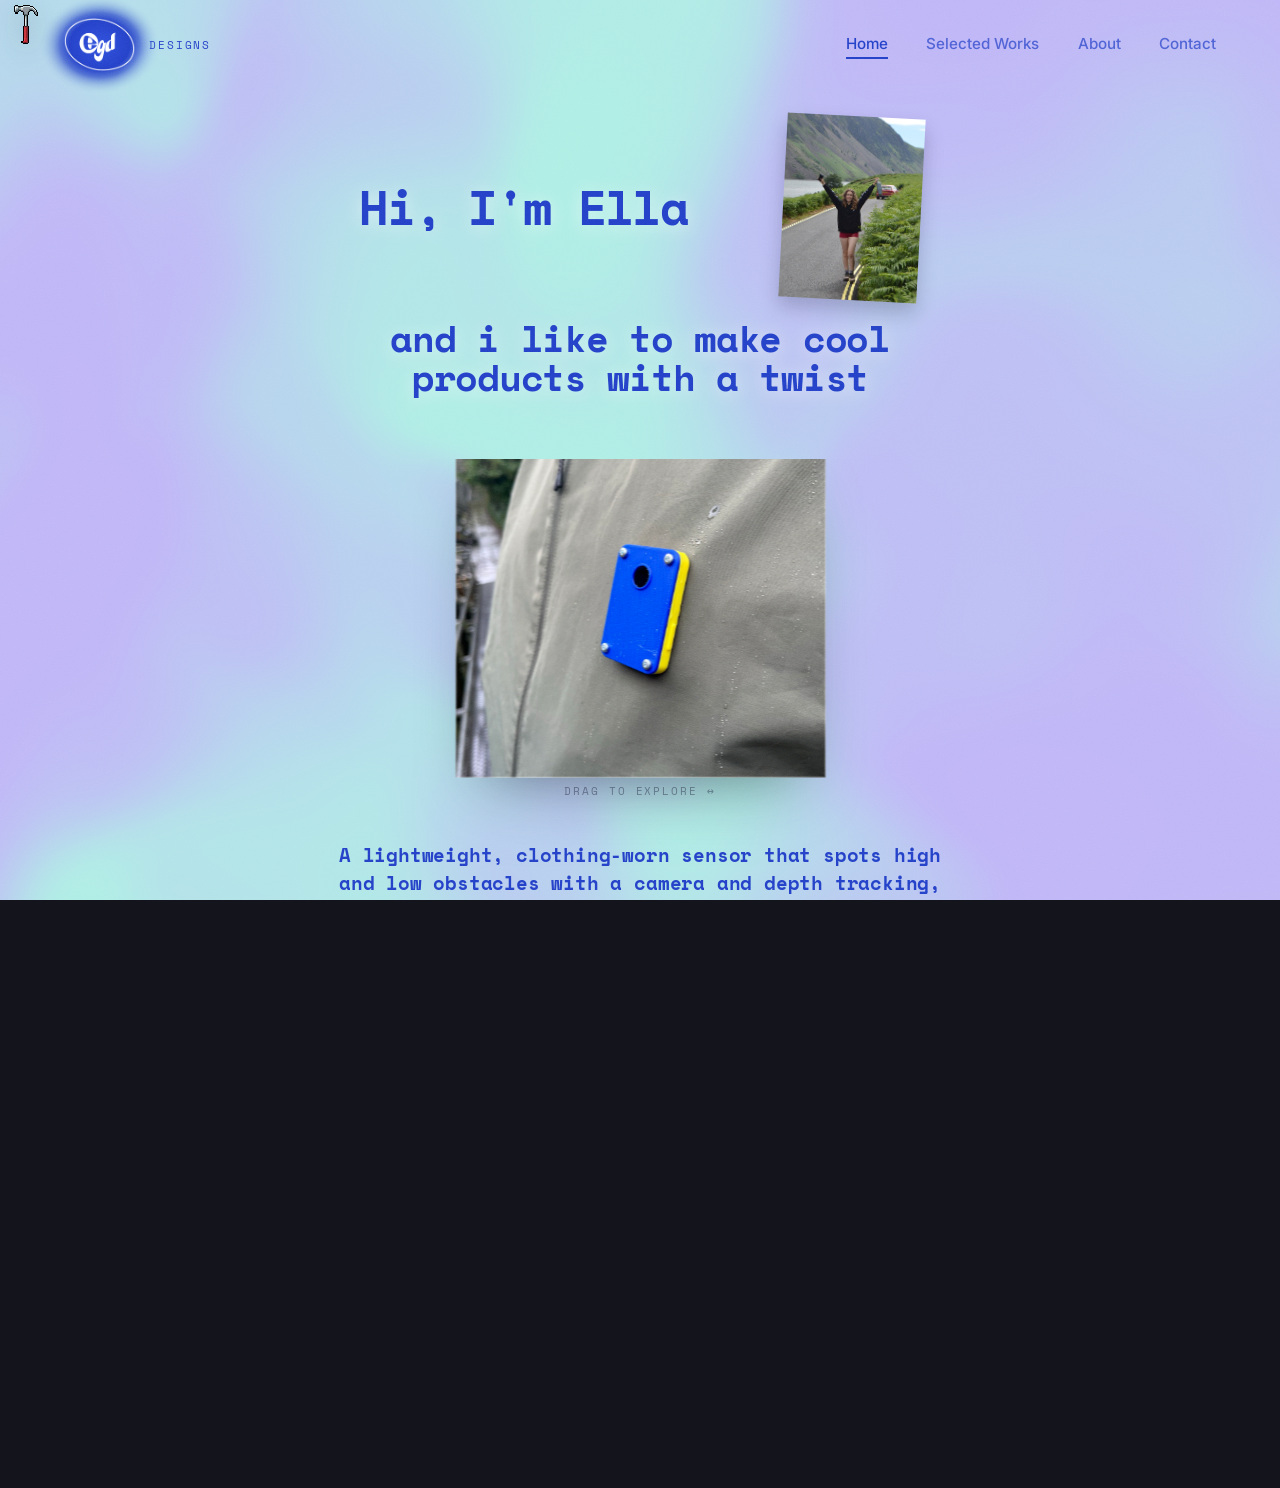
==== commit b972814b: "Fix character animation not rendering on live/slower networks The intro character sequence swapped t" ====
--- a/index.html
+++ b/index.html
@@ -157,6 +157,6 @@
   </footer>
 
   <script src="assets/effect.js?v=30"></script>
-  <script src="assets/app.js?v=102"></script>
+  <script src="assets/app.js?v=103"></script>
 </body>
 </html>
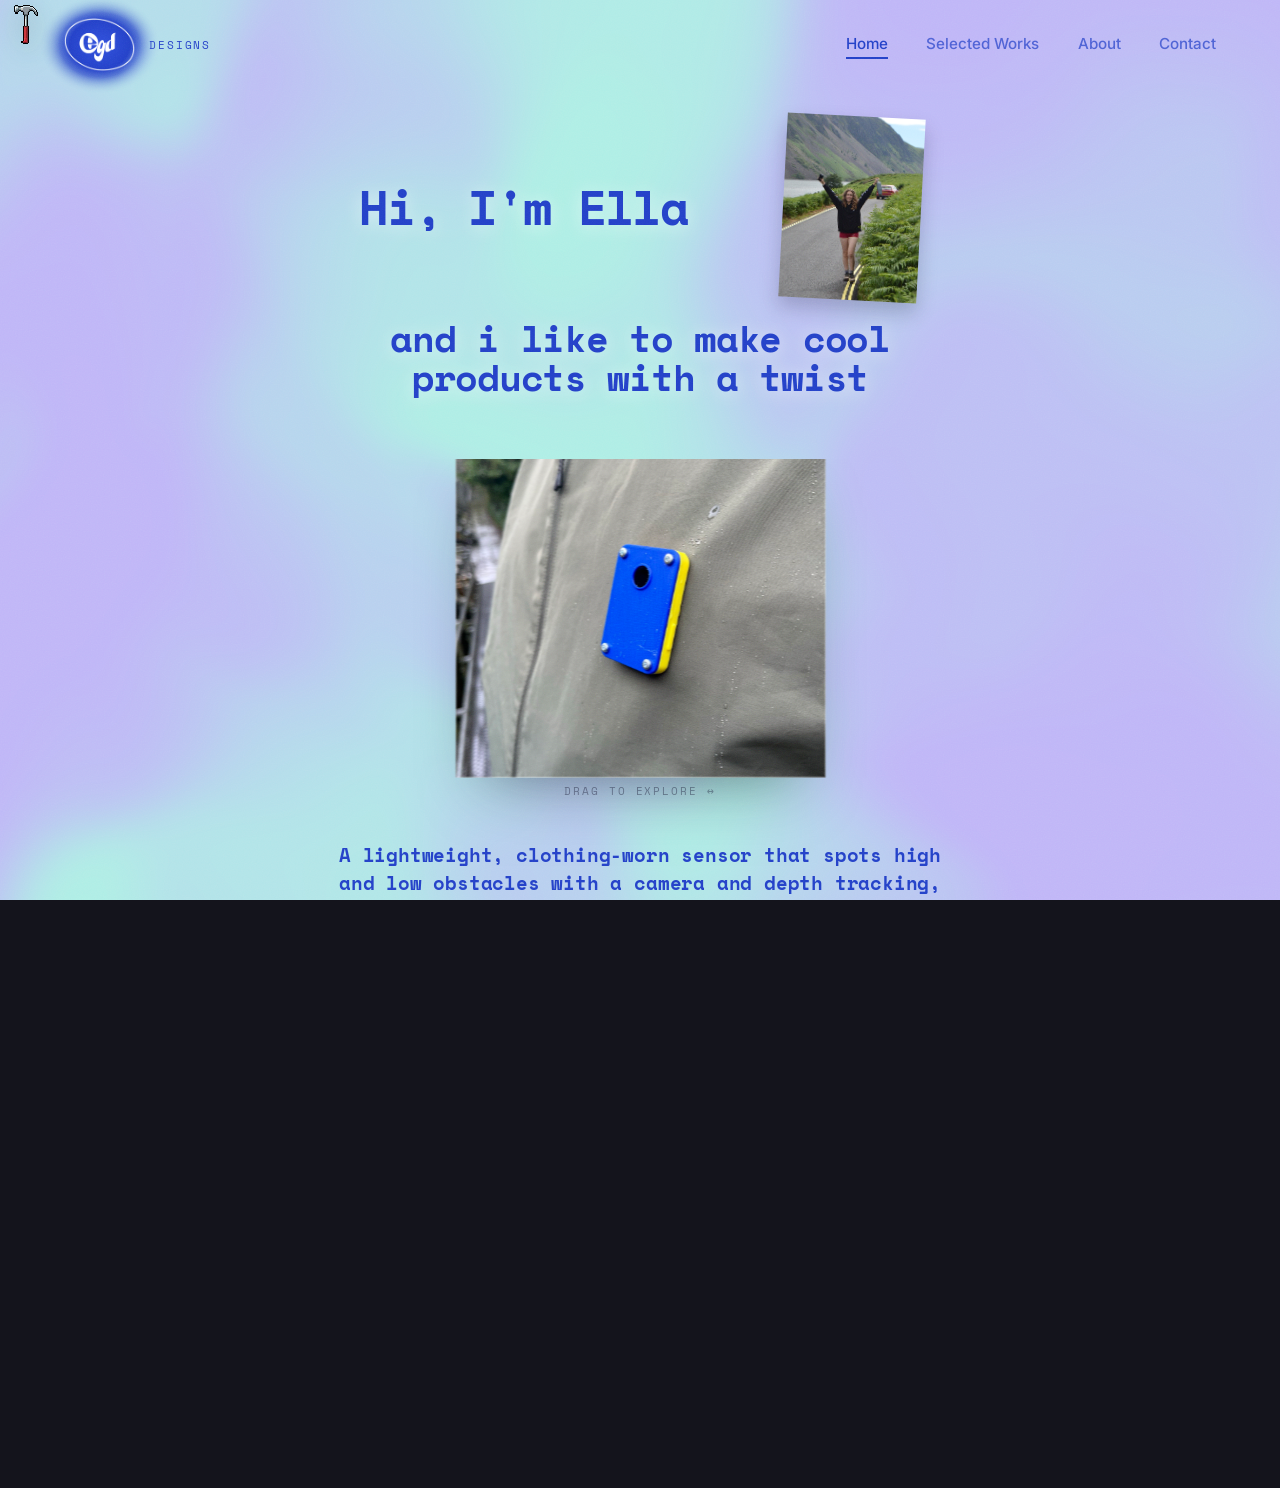
==== commit c40ec4a1: "Reduce contact page email font size" ====
--- a/index.html
+++ b/index.html
@@ -8,7 +8,7 @@
 <link rel="preconnect" href="https://fonts.googleapis.com">
 <link rel="preconnect" href="https://fonts.gstatic.com" crossorigin>
 <link href="https://fonts.googleapis.com/css2?family=Inter:wght@400;500;600;700&family=Space+Grotesk:wght@400;500;600;700&family=Space+Mono:wght@400;700&family=Caveat:wght@600;700&display=swap" rel="stylesheet">
-<link rel="stylesheet" href="assets/style.css?v=209">
+<link rel="stylesheet" href="assets/style.css?v=210">
 </head>
 <body>
   <div class="grain" aria-hidden="true"></div>
--- a/assets/style.css
+++ b/assets/style.css
@@ -525,7 +525,7 @@
   .contact-mail-icon{animation:none;}
 }
 .contact-mail{font-family:"Space Grotesk",sans-serif;font-weight:600;
-  font-size:clamp(1.7rem,6vw,4rem);color:var(--ink);word-break:break-word;display:inline-block;
+  font-size:clamp(1.12rem,5vw,3.3rem);color:var(--ink);word-break:break-word;display:inline-block;
   transition:color .3s;letter-spacing:-.02em;}
 .contact-mail:hover{color:var(--royal);}
 .socials{display:flex;gap:14px;margin-top:40px;flex-wrap:wrap;}
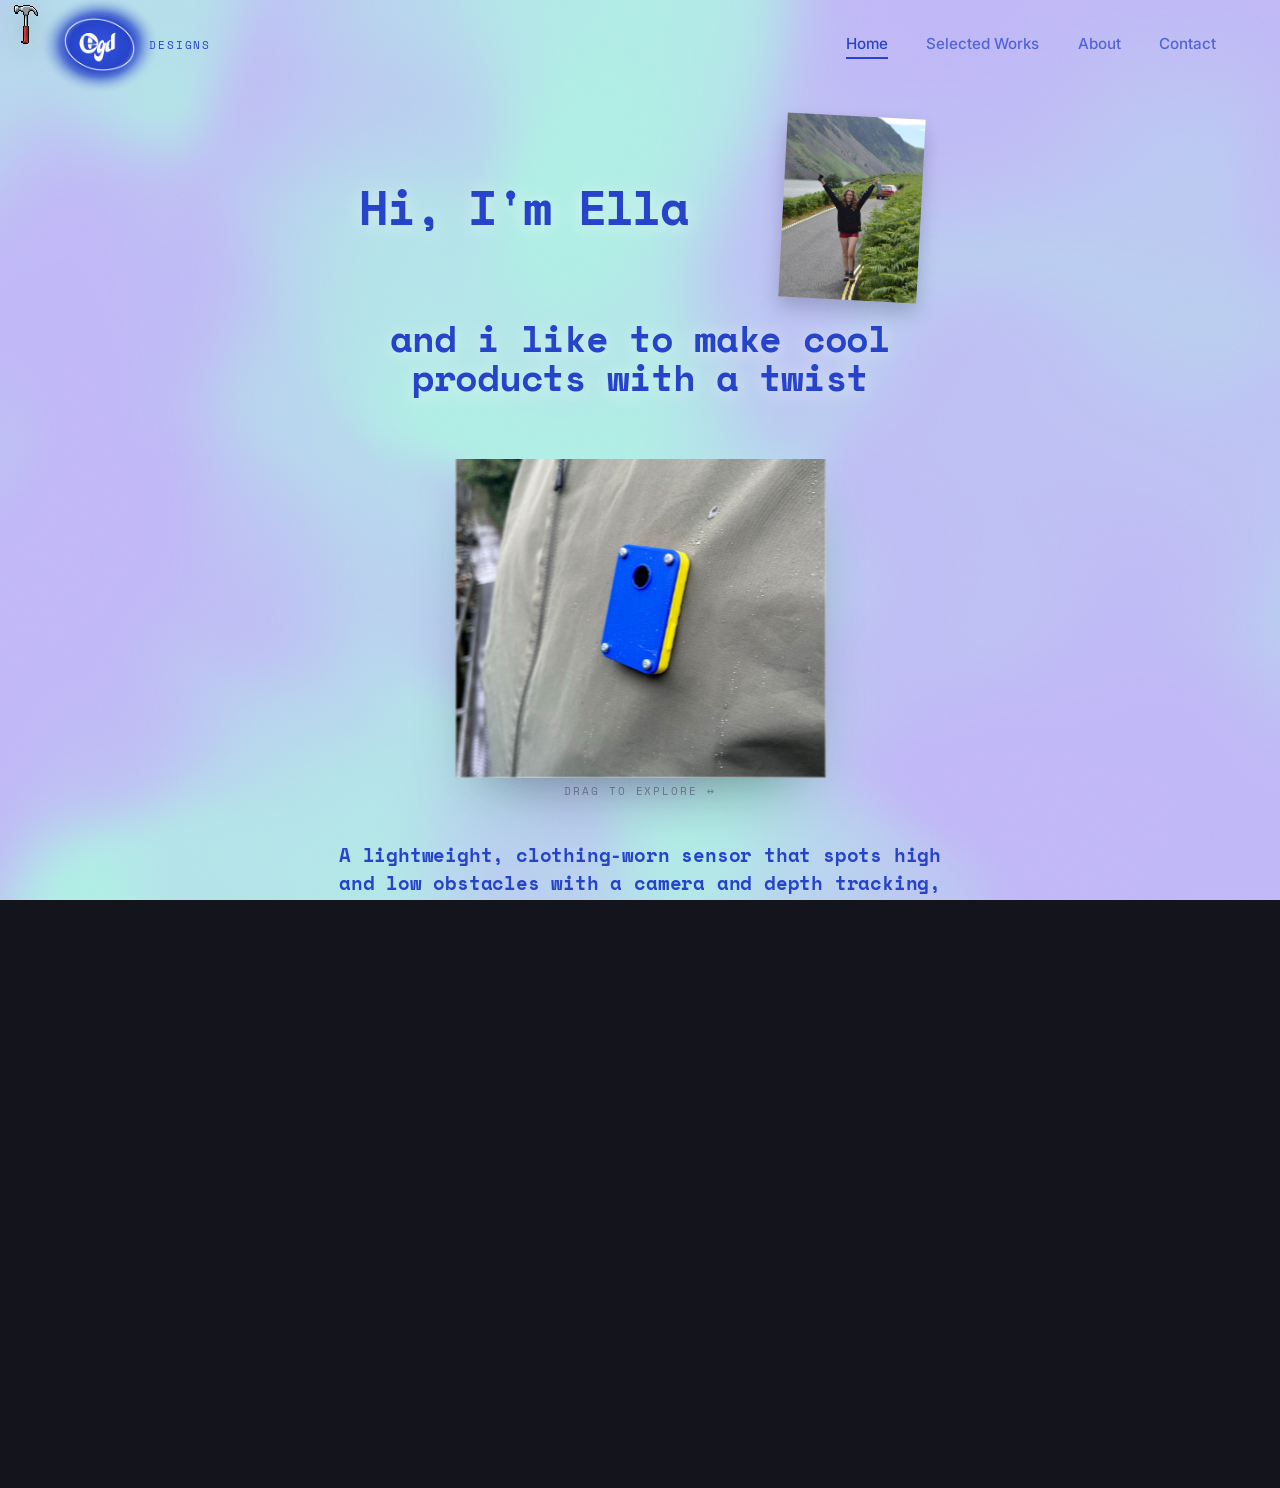
==== commit 40f918b5: "Install Vercel Web Analytics ## Vercel Web Analytics Installation Complete  Successfully installed a" ====
--- a/index.html
+++ b/index.html
@@ -9,6 +9,10 @@
 <link rel="preconnect" href="https://fonts.gstatic.com" crossorigin>
 <link href="https://fonts.googleapis.com/css2?family=Inter:wght@400;500;600;700&family=Space+Grotesk:wght@400;500;600;700&family=Space+Mono:wght@400;700&family=Caveat:wght@600;700&display=swap" rel="stylesheet">
 <link rel="stylesheet" href="assets/style.css?v=210">
+<script>
+  window.va = window.va || function () { (window.vaq = window.vaq || []).push(arguments); };
+</script>
+<script defer src="/_vercel/insights/script.js"></script>
 </head>
 <body>
   <div class="grain" aria-hidden="true"></div>
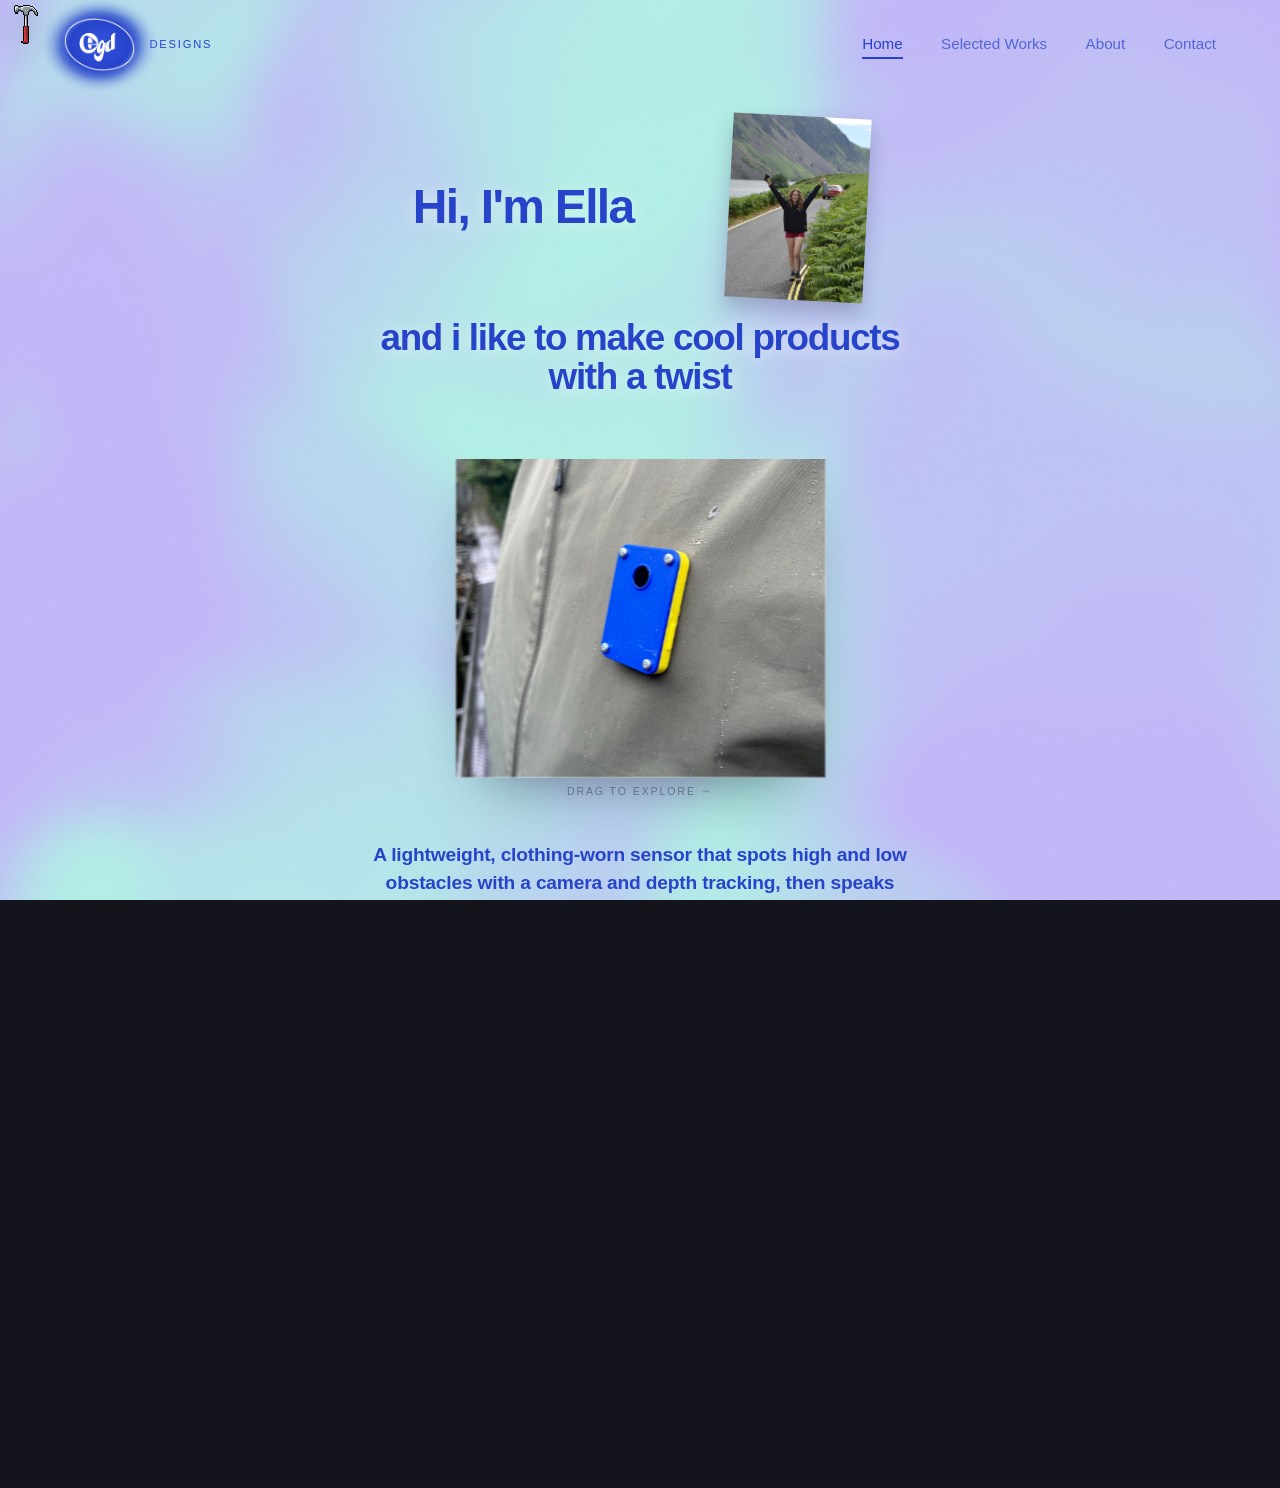
==== commit 57e48bba: "Use Cabinet Grotesk throughout with 600-weight titles" ====
--- a/index.html
+++ b/index.html
@@ -1,18 +1,14 @@
 <!DOCTYPE html>
 <html lang="en">
 <head>
+<link rel="preconnect" href="https://api.fontshare.com">
+<link rel="preconnect" href="https://cdn.fontshare.com" crossorigin>
+<link href="https://api.fontshare.com/v2/css?f[]=cabinet-grotesk@1&amp;display=swap" rel="stylesheet">
 <meta charset="UTF-8">
 <meta name="viewport" content="width=device-width, initial-scale=1.0">
 <title>EGD — Product, Accessibility & Craft</title>
 <meta name="description" content="EGD — a product design portfolio spanning medical & accessibility, woodwork and graphic design.">
-<link rel="preconnect" href="https://fonts.googleapis.com">
-<link rel="preconnect" href="https://fonts.gstatic.com" crossorigin>
-<link href="https://fonts.googleapis.com/css2?family=Inter:wght@400;500;600;700&family=Space+Grotesk:wght@400;500;600;700&family=Space+Mono:wght@400;700&family=Caveat:wght@600;700&display=swap" rel="stylesheet">
-<link rel="stylesheet" href="assets/style.css?v=210">
-<script>
-  window.va = window.va || function () { (window.vaq = window.vaq || []).push(arguments); };
-</script>
-<script defer src="/_vercel/insights/script.js"></script>
+<link rel="stylesheet" href="assets/style.css?v=211">
 </head>
 <body>
   <div class="grain" aria-hidden="true"></div>
--- a/assets/style.css
+++ b/assets/style.css
@@ -32,7 +32,7 @@
   margin:0;
   background:var(--bg);
   color:var(--ink);
-  font-family:"Inter",-apple-system,BlinkMacSystemFont,"Segoe UI",Helvetica,Arial,sans-serif;
+  font-family:"Cabinet Grotesk",Arial,sans-serif;
   font-size:17px;line-height:1.6;
   -webkit-font-smoothing:antialiased;
   overflow-x:clip;
@@ -42,7 +42,7 @@
 button{font:inherit;color:inherit;border:none;background:none;cursor:pointer;}
 ::selection{background:var(--royal);color:#fff;}
 
-h1,h2,h3,h4{font-family:"Space Grotesk","Inter",sans-serif;font-weight:600;letter-spacing:-0.02em;line-height:1.02;margin:0;}
+h1,h2,h3,h4{font-family:"Cabinet Grotesk",Arial,sans-serif;font-weight:600;letter-spacing:-0.02em;line-height:1.02;margin:0;}
 h1{font-size:clamp(2.6rem,8vw,6.4rem);}
 h2{font-size:clamp(1.9rem,4.4vw,3.4rem);}
 h3{font-size:clamp(1.2rem,2vw,1.5rem);letter-spacing:-0.01em;}
@@ -51,7 +51,7 @@
 
 /* mono labels — the "spec sheet" product-design voice */
 .eyebrow,.mono{
-  font-family:"Space Mono","SFMono-Regular",ui-monospace,monospace;
+  font-family:"Cabinet Grotesk",Arial,sans-serif;
   font-size:.72rem;letter-spacing:.22em;text-transform:uppercase;font-weight:400;
 }
 .eyebrow{color:var(--royal);display:inline-flex;align-items:center;gap:.6em;margin-bottom:1.4rem;}
@@ -106,7 +106,7 @@
 .cursor-ring.is-hover{width:64px;height:64px;background:rgba(35,64,200,.10);border-color:transparent;}
 .cursor-ring.is-label{width:78px;height:78px;background:var(--royal);border-color:transparent;}
 .cursor-ring .clabel{
-  color:#fff;font-family:"Space Mono",monospace;font-size:.62rem;letter-spacing:.1em;
+  color:#fff;font-family:"Cabinet Grotesk",Arial,sans-serif;font-size:.62rem;letter-spacing:.1em;
   opacity:0;transition:opacity .2s;display:flex;align-items:center;justify-content:center;
   width:100%;height:100%;text-transform:uppercase;
 }
@@ -159,7 +159,7 @@
   from{background-position:-160% 0, 0 0;}
   to{background-position:160% 0, 0 0;}
 }
-.brand-role{font-family:"Space Mono","SFMono-Regular",ui-monospace,monospace;font-size:.7rem;letter-spacing:.16em;
+.brand-role{font-family:"Cabinet Grotesk",Arial,sans-serif;font-size:.7rem;letter-spacing:.16em;
   text-transform:uppercase;color:var(--royal);white-space:nowrap;}
 @media(max-width:420px){.brand-role{display:none;}}
 @media(prefers-reduced-motion:reduce){.brand-glow{animation:none!important;}}
@@ -201,7 +201,7 @@
      containing block for position:fixed, which would leave the closed menu peeking over the page */
   .nav{
     position:fixed;inset:0;flex-direction:column;justify-content:center;gap:28px;
-    background:var(--bg);font-size:1.6rem;font-family:"Space Grotesk",sans-serif;
+    background:var(--bg);font-size:1.6rem;font-family:"Cabinet Grotesk",Arial,sans-serif;
     transform:translateY(-100%);visibility:hidden;opacity:0;pointer-events:none;
     transition:transform .5s var(--ease),opacity .3s ease,visibility 0s linear .5s;
   }
@@ -217,7 +217,7 @@
    ========================================================= */
 .btn{
   display:inline-flex;align-items:center;gap:.7em;
-  font-family:"Space Grotesk",sans-serif;font-weight:600;font-size:1rem;
+  font-family:"Cabinet Grotesk",Arial,sans-serif;font-weight:600;font-size:1rem;
   padding:15px 30px;border-radius:999px;transition:transform .25s var(--ease),background .25s,color .25s;
   will-change:transform;
 }
@@ -249,7 +249,7 @@
 .chips{display:flex;flex-wrap:wrap;gap:12px;margin-top:8px;}
 .chip{
   display:inline-flex;align-items:center;gap:.5em;border:1px solid var(--line);border-radius:999px;
-  padding:9px 18px;font-family:"Space Mono",monospace;font-size:.72rem;letter-spacing:.06em;
+  padding:9px 18px;font-family:"Cabinet Grotesk",Arial,sans-serif;font-size:.72rem;letter-spacing:.06em;
   text-transform:uppercase;background:var(--paper);
 }
 .chip .dot{width:8px;height:8px;border-radius:50%;}
@@ -263,7 +263,7 @@
 }
 .marquee-track{display:inline-flex;gap:0;animation:scroll-x 26s linear infinite;will-change:transform;}
 .marquee:hover .marquee-track{animation-play-state:paused;}
-.marquee-track span{font-family:"Space Grotesk",sans-serif;font-weight:600;
+.marquee-track span{font-family:"Cabinet Grotesk",Arial,sans-serif;font-weight:600;
   font-size:clamp(1.6rem,4vw,2.8rem);letter-spacing:-.02em;padding:0 34px;display:inline-flex;align-items:center;gap:34px;}
 .marquee-track span::after{content:"✦";color:var(--royal);font-size:.7em;}
 @keyframes scroll-x{to{transform:translateX(-50%);}}
@@ -273,7 +273,7 @@
    ========================================================= */
 .filter-bar{display:flex;flex-wrap:wrap;gap:10px;margin:40px 0 8px;}
 .filter{
-  font-family:"Space Mono",monospace;font-size:.74rem;letter-spacing:.08em;text-transform:uppercase;
+  font-family:"Cabinet Grotesk",Arial,sans-serif;font-size:.74rem;letter-spacing:.08em;text-transform:uppercase;
   padding:10px 18px;border-radius:999px;border:1px solid var(--royal-soft);background:var(--royal-soft);
   color:var(--royal);transition:border-color .25s,box-shadow .25s,transform .25s;
 }
@@ -293,21 +293,21 @@
 .card .poster svg{position:absolute;inset:0;width:100%;height:100%;transition:transform .7s var(--ease);}
 .card:hover .poster svg{transform:scale(1.05);}
 .card .index{
-  position:absolute;top:16px;left:18px;font-family:"Space Mono",monospace;font-size:.72rem;
+  position:absolute;top:16px;left:18px;font-family:"Cabinet Grotesk",Arial,sans-serif;font-size:.72rem;
   letter-spacing:.1em;color:#fff;mix-blend-mode:difference;z-index:2;
 }
 .card .tagpill{
-  position:absolute;top:14px;right:16px;z-index:2;font-family:"Space Mono",monospace;
+  position:absolute;top:14px;right:16px;z-index:2;font-family:"Cabinet Grotesk",Arial,sans-serif;
   font-size:.62rem;letter-spacing:.06em;text-transform:uppercase;color:#fff;
   padding:6px 11px;border-radius:999px;backdrop-filter:blur(4px);background:rgba(20,20,30,.5);
 }
 .card .meta{padding:22px 24px 26px;}
-.card .meta .cat{font-family:"Space Mono",monospace;font-size:.66rem;letter-spacing:.1em;
+.card .meta .cat{font-family:"Cabinet Grotesk",Arial,sans-serif;font-size:.66rem;letter-spacing:.1em;
   text-transform:uppercase;color:var(--muted);margin-bottom:9px;display:flex;align-items:center;gap:.5em;}
 .card .meta .cat .dot{width:8px;height:8px;border-radius:50%;}
 .card .meta h3{margin-bottom:6px;}
 .card .meta .blurb{color:var(--muted);font-size:.95rem;margin:0;display:-webkit-box;-webkit-line-clamp:2;-webkit-box-orient:vertical;overflow:hidden;}
-.card .view{margin-top:16px;font-family:"Space Mono",monospace;font-size:.7rem;letter-spacing:.1em;
+.card .view{margin-top:16px;font-family:"Cabinet Grotesk",Arial,sans-serif;font-size:.7rem;letter-spacing:.1em;
   text-transform:uppercase;color:var(--royal);display:inline-flex;gap:.5em;align-items:center;}
 .card .view .arrow{transition:transform .3s var(--ease);}
 .card:hover .view .arrow{transform:translateX(5px);}
@@ -336,23 +336,23 @@
 .modal-hero{aspect-ratio:16/10;position:relative;overflow:hidden;background:#e9e8e4;}
 .modal-hero svg{position:absolute;inset:0;width:100%;height:100%;}
 .modal-body{padding:clamp(28px,5vw,52px);}
-.modal-body .cat{font-family:"Space Mono",monospace;font-size:.68rem;letter-spacing:.12em;text-transform:uppercase;
+.modal-body .cat{font-family:"Cabinet Grotesk",Arial,sans-serif;font-size:.68rem;letter-spacing:.12em;text-transform:uppercase;
   display:inline-flex;align-items:center;gap:.5em;margin-bottom:16px;}
 .modal-body .cat .dot{width:9px;height:9px;border-radius:50%;}
 .modal-body h2{margin-bottom:10px;}
 .modal-body .subtitle{color:var(--muted);font-size:1.15rem;margin-bottom:34px;}
 .spec{display:grid;grid-template-columns:repeat(2,1fr);gap:20px 30px;border-top:1px solid var(--line);
   border-bottom:1px solid var(--line);padding:26px 0;margin-bottom:34px;}
-.spec dt{font-family:"Space Mono",monospace;font-size:.66rem;letter-spacing:.1em;text-transform:uppercase;color:var(--muted);margin-bottom:5px;}
+.spec dt{font-family:"Cabinet Grotesk",Arial,sans-serif;font-size:.66rem;letter-spacing:.1em;text-transform:uppercase;color:var(--muted);margin-bottom:5px;}
 .spec dd{margin:0;font-weight:500;}
 .case-block{margin-bottom:30px;}
-.case-block h4{font-family:"Space Mono",monospace;font-size:.72rem;letter-spacing:.14em;text-transform:uppercase;
+.case-block h4{font-family:"Cabinet Grotesk",Arial,sans-serif;font-size:.72rem;letter-spacing:.14em;text-transform:uppercase;
   color:var(--royal);margin-bottom:12px;}
 .case-block p{color:#33333f;}
 .tags{display:flex;flex-wrap:wrap;gap:9px;margin-top:24px;}
 .tags span{border:1px solid var(--line);border-radius:999px;padding:7px 15px;font-size:.8rem;color:var(--muted);}
 .modal-note{margin-top:30px;padding:16px 18px;border-radius:12px;background:var(--royal-soft);
-  font-size:.85rem;color:#33406b;font-family:"Space Mono",monospace;letter-spacing:.02em;line-height:1.5;}
+  font-size:.85rem;color:#33406b;font-family:"Cabinet Grotesk",Arial,sans-serif;letter-spacing:.02em;line-height:1.5;}
 
 /* case-study gallery (in the modal) — click any image to enlarge */
 .case-gallery{display:grid;grid-template-columns:1fr;gap:clamp(14px,2.2vw,24px);margin:34px 0 6px;}
@@ -389,7 +389,7 @@
 .lightbox.open{display:grid;}
 .lightbox img{max-width:100%;max-height:84vh;object-fit:contain;border-radius:8px;box-shadow:0 30px 90px rgba(0,0,0,.55);}
 .lb-cap{position:absolute;left:0;right:0;bottom:clamp(14px,3vh,30px);margin:0;text-align:center;
-  color:rgba(255,255,255,.86);font-size:.82rem;padding:0 24px;font-family:"Space Mono",monospace;letter-spacing:.02em;}
+  color:rgba(255,255,255,.86);font-size:.82rem;padding:0 24px;font-family:"Cabinet Grotesk",Arial,sans-serif;letter-spacing:.02em;}
 .lb-close{
   position:absolute;top:clamp(12px,3vh,26px);right:clamp(12px,3vw,30px);width:44px;height:44px;
   border:none;border-radius:50%;background:rgba(255,255,255,.16);color:#fff;font-size:1.05rem;
@@ -427,7 +427,7 @@
   border-radius:10px;box-shadow:0 30px 90px rgba(0,0,0,.55);background:#fff;
 }
 .booklet-cap{margin:14px 0 0;text-align:center;min-height:1.4em;
-  color:rgba(255,255,255,.86);font-size:.82rem;font-family:"Space Mono",monospace;letter-spacing:.02em;}
+  color:rgba(255,255,255,.86);font-size:.82rem;font-family:"Cabinet Grotesk",Arial,sans-serif;letter-spacing:.02em;}
 .booklet-nav{display:flex;align-items:center;justify-content:center;gap:18px;margin-top:16px;}
 .booklet-nav button{
   width:44px;height:44px;border:none;border-radius:50%;background:rgba(255,255,255,.16);
@@ -436,7 +436,7 @@
 .booklet-nav button:hover{background:rgba(255,255,255,.3);}
 .booklet-nav button:disabled{opacity:.3;cursor:default;}
 .booklet-nav button:disabled:hover{background:rgba(255,255,255,.16);}
-.booklet-count{color:rgba(255,255,255,.7);font-family:"Space Mono",monospace;font-size:.78rem;letter-spacing:.06em;min-width:4.5em;text-align:center;}
+.booklet-count{color:rgba(255,255,255,.7);font-family:"Cabinet Grotesk",Arial,sans-serif;font-size:.78rem;letter-spacing:.06em;min-width:4.5em;text-align:center;}
 .booklet-close{
   position:absolute;top:clamp(12px,3vh,26px);right:clamp(12px,3vw,30px);width:44px;height:44px;
   border:none;border-radius:50%;background:rgba(255,255,255,.16);color:#fff;font-size:1.05rem;
@@ -455,7 +455,7 @@
 @media(min-width:760px){.cap-grid{grid-template-columns:repeat(3,1fr);}}
 .cap{background:var(--ink);padding:34px 30px;transition:background .3s;}
 .cap:hover{background:#1e1e2c;}
-.cap .num{font-family:"Space Mono",monospace;font-size:.72rem;color:#8ea2ff;letter-spacing:.1em;margin-bottom:18px;}
+.cap .num{font-family:"Cabinet Grotesk",Arial,sans-serif;font-size:.72rem;color:#8ea2ff;letter-spacing:.1em;margin-bottom:18px;}
 .cap h3{margin-bottom:10px;color:#fff;}
 .cap p{color:#9a9ab0;font-size:.95rem;margin:0;}
 
@@ -486,13 +486,13 @@
 }
 .portrait svg{position:absolute;inset:0;width:100%;height:100%;}
 .portrait .cap{position:absolute;left:0;right:0;bottom:0;padding:16px 18px;background:none;
-  font-family:"Space Mono",monospace;font-size:.68rem;letter-spacing:.06em;color:var(--muted);}
+  font-family:"Cabinet Grotesk",Arial,sans-serif;font-size:.68rem;letter-spacing:.06em;color:var(--muted);}
 
 .stat-list{display:grid;grid-template-columns:repeat(3,1fr);gap:24px;margin-top:60px;
   border-top:1px solid var(--line);padding-top:44px;}
-.stat-list .stat b{display:block;font-family:"Space Grotesk",sans-serif;font-size:clamp(2.2rem,5vw,3.4rem);
+.stat-list .stat b{display:block;font-family:"Cabinet Grotesk",Arial,sans-serif;font-size:clamp(2.2rem,5vw,3.4rem);
   font-weight:600;letter-spacing:-.03em;line-height:1;}
-.stat-list .stat span{color:var(--muted);font-family:"Space Mono",monospace;font-size:.7rem;letter-spacing:.08em;
+.stat-list .stat span{color:var(--muted);font-family:"Cabinet Grotesk",Arial,sans-serif;font-size:.7rem;letter-spacing:.08em;
   text-transform:uppercase;display:block;margin-top:10px;}
 
 .skills{display:grid;grid-template-columns:1fr;gap:1px;background:var(--line);border:1px solid var(--line);
@@ -505,7 +505,7 @@
 .process{counter-reset:step;margin-top:44px;border-top:1px solid var(--line);}
 .process .step{display:grid;grid-template-columns:auto 1fr;gap:24px;padding:30px 0;border-bottom:1px solid var(--line);align-items:baseline;}
 .process .step::before{counter-increment:step;content:counter(step,decimal-leading-zero);
-  font-family:"Space Mono",monospace;color:var(--royal);font-size:.9rem;}
+  font-family:"Cabinet Grotesk",Arial,sans-serif;color:var(--royal);font-size:.9rem;}
 .process .step h3{margin-bottom:6px;}
 .process .step p{color:var(--muted);margin:0;max-width:56ch;}
 
@@ -524,7 +524,7 @@
 @media(prefers-reduced-motion:reduce){
   .contact-mail-icon{animation:none;}
 }
-.contact-mail{font-family:"Space Grotesk",sans-serif;font-weight:600;
+.contact-mail{font-family:"Cabinet Grotesk",Arial,sans-serif;font-weight:600;
   font-size:clamp(1.12rem,5vw,3.3rem);color:var(--ink);word-break:break-word;display:inline-block;
   transition:color .3s;letter-spacing:-.02em;}
 .contact-mail:hover{color:var(--royal);}
@@ -534,7 +534,7 @@
 .socials a:hover{border-color:var(--royal);color:var(--royal);transform:translateY(-3px);}
 .contact-grid{display:grid;grid-template-columns:1fr;gap:50px;margin-top:60px;}
 @media(min-width:820px){.contact-grid{grid-template-columns:1.4fr .6fr;}}
-.contact-side dt{font-family:"Space Mono",monospace;font-size:.68rem;letter-spacing:.1em;text-transform:uppercase;
+.contact-side dt{font-family:"Cabinet Grotesk",Arial,sans-serif;font-size:.68rem;letter-spacing:.1em;text-transform:uppercase;
   color:var(--muted);margin-bottom:6px;}
 .contact-side dd{margin:0 0 24px;font-weight:500;}
 
@@ -543,15 +543,15 @@
    ========================================================= */
 .site-footer{border-top:1px solid var(--line);padding:56px var(--pad) 40px;}
 .footer-top{display:flex;justify-content:space-between;flex-wrap:wrap;gap:30px;align-items:flex-end;}
-.footer-top .big{font-family:"Space Grotesk",sans-serif;font-weight:600;font-size:clamp(1.6rem,4vw,2.6rem);
+.footer-top .big{font-family:"Cabinet Grotesk",Arial,sans-serif;font-weight:600;font-size:clamp(1.6rem,4vw,2.6rem);
   letter-spacing:-.02em;max-width:14ch;}
-.footer-links{display:flex;gap:26px;flex-wrap:wrap;font-family:"Space Mono",monospace;font-size:.78rem;
+.footer-links{display:flex;gap:26px;flex-wrap:wrap;font-family:"Cabinet Grotesk",Arial,sans-serif;font-size:.78rem;
   letter-spacing:.06em;text-transform:uppercase;}
 .footer-links a{color:var(--muted);transition:color .2s;}
 .footer-links a:hover{color:var(--ink);}
 .footer-bottom{display:flex;justify-content:space-between;flex-wrap:wrap;gap:12px;margin-top:50px;
   padding-top:24px;border-top:1px solid var(--line);color:var(--muted);
-  font-family:"Space Mono",monospace;font-size:.72rem;letter-spacing:.06em;}
+  font-family:"Cabinet Grotesk",Arial,sans-serif;font-size:.72rem;letter-spacing:.06em;}
 /* with the link row gone this is the only footer content, so the divider would rule off nothing */
 .footer-bottom:first-child{margin-top:0;padding-top:0;border-top:none;}
 
@@ -564,7 +564,7 @@
 .page-transition.cover{transform:translateY(0);transition:transform .5s var(--ease);}
 .page-transition.reveal{transform:translateY(-100%);transition:transform .6s var(--ease);}
 .page-transition .pt-mark{position:absolute;top:50%;left:50%;transform:translate(-50%,-50%);
-  font-family:"Space Grotesk",sans-serif;font-weight:700;color:var(--bg);font-size:2rem;opacity:0;transition:opacity .3s;}
+  font-family:"Cabinet Grotesk",Arial,sans-serif;font-weight:700;color:var(--bg);font-size:2rem;opacity:0;transition:opacity .3s;}
 .page-transition .pt-mark span{color:#8ea2ff;}
 .page-transition.cover .pt-mark{opacity:1;}
 
@@ -629,7 +629,7 @@
 .bubble:hover{transform:scale(1.04);}
 .bubble-label{
   position:relative;z-index:2;pointer-events:none;
-  font-family:"Space Grotesk",sans-serif;font-weight:700;
+  font-family:"Cabinet Grotesk",Arial,sans-serif;font-weight:700;
   font-size:clamp(.68rem,1vw,.85rem);line-height:1.15;letter-spacing:-.01em;
   color:var(--ink);text-align:center;max-width:100%;
   text-shadow:0 1px 3px rgba(255,255,255,.5);
@@ -691,7 +691,7 @@
   padding:0 var(--pad);
   max-width:34ch;
   text-align:center;
-  font-family:"Space Mono","SFMono-Regular",ui-monospace,monospace;
+  font-family:"Cabinet Grotesk",Arial,sans-serif;
   font-weight:700;color:var(--royal);
   font-size:clamp(.9rem,3vw,2.3rem);line-height:1.05;letter-spacing:-.035em;
   text-shadow:0 2px 18px rgba(255,255,255,.55);
@@ -802,7 +802,7 @@
 .carousel-intro{
   position:relative;z-index:2;
   margin:0;
-  font-family:"Space Mono","SFMono-Regular",ui-monospace,monospace;
+  font-family:"Cabinet Grotesk",Arial,sans-serif;
   font-weight:700;color:var(--royal);
   font-size:clamp(1.5rem,4vw,3rem);line-height:1.05;letter-spacing:-.035em;
   text-shadow:0 2px 18px rgba(255,255,255,.55);
@@ -869,7 +869,7 @@
 .hobby-item:nth-child(3){animation-delay:1.94s;margin-top:1cm;}
 @keyframes hobby-in{from{opacity:0;transform:translateY(14px);}to{opacity:1;transform:none;}}
 .hobby-title{
-  font-family:"Space Mono","SFMono-Regular",ui-monospace,monospace;
+  font-family:"Cabinet Grotesk",Arial,sans-serif;
   font-weight:700;color:var(--royal);
   font-size:clamp(1.02rem,2vw,1.45rem);line-height:1.2;letter-spacing:-.01em;
 }
@@ -927,7 +927,7 @@
   display:flex;align-items:center;justify-content:center;flex-wrap:wrap;
   gap:clamp(12px,2vw,26px);
   margin:clamp(18px,3vh,34px) 0 0;padding:0 var(--pad);
-  font-family:"Space Mono","SFMono-Regular",ui-monospace,monospace;
+  font-family:"Cabinet Grotesk",Arial,sans-serif;
   font-weight:400;color:var(--royal);   /* light by default — only the hobby words read bold */
   font-size:clamp(1.02rem,2vw,1.45rem);line-height:1.35;letter-spacing:-.01em;
   /* the field behind this is a moving blue/white wash, so the copy can't rely on a fixed
@@ -994,7 +994,7 @@
   position:relative;z-index:2;
   max-width:64ch;
   margin:.75em 0 0;padding:0 var(--pad);   /* left-aligned, capped so it doesn't stretch edge-to-edge */
-  font-family:"Space Mono","SFMono-Regular",ui-monospace,monospace;
+  font-family:"Cabinet Grotesk",Arial,sans-serif;
   font-weight:400;color:var(--royal);
   font-size:clamp(1.02rem,2vw,1.45rem);line-height:1.4;letter-spacing:-.01em;
   text-shadow:0 0 10px rgba(255,255,255,.92),0 0 3px rgba(255,255,255,.85);  /* see .about-line */
@@ -1005,7 +1005,7 @@
 .find-out-more{
   position:relative;z-index:2;
   margin:2cm 0 0;
-  font-family:"Space Mono","SFMono-Regular",ui-monospace,monospace;
+  font-family:"Cabinet Grotesk",Arial,sans-serif;
   font-weight:700;color:var(--royal);
   font-size:clamp(.85rem,1.6vw,1.1rem);letter-spacing:-.01em;
 }
@@ -1064,7 +1064,7 @@
    in the reference image. */
 .egd-badge-text{
   position:relative;z-index:1;
-  font-family:"Space Grotesk",sans-serif;font-weight:700;
+  font-family:"Cabinet Grotesk",Arial,sans-serif;font-weight:700;
   font-size:clamp(.62rem,1.36vw,.85rem);line-height:1.15;letter-spacing:-.01em;   /* 20% smaller than clamp(.77rem,1.7vw,1.06rem) */
   color:#fff;text-align:right;
   text-shadow:0 1px 4px rgba(0,0,0,.3);
@@ -1171,7 +1171,7 @@
 /* drag hint below the ring */
 .carousel-hint{
   margin:clamp(8px,1.4vh,18px) auto 0;text-align:center;
-  font-family:"Space Mono",monospace;font-size:.66rem;letter-spacing:.18em;text-transform:uppercase;
+  font-family:"Cabinet Grotesk",Arial,sans-serif;font-size:.66rem;letter-spacing:.18em;text-transform:uppercase;
   color:rgba(20,20,45,.42);user-select:none;pointer-events:none;
   transition:opacity .5s var(--ease);
 }
@@ -1205,7 +1205,7 @@
   min-height:3.2em;   /* holds the row's height steady across captions of different lengths */
   margin:calc(clamp(14px,2.4vh,26px) + 0.5cm) 0 0;
   max-width:52ch;
-  font-family:"Space Mono","SFMono-Regular",ui-monospace,monospace;
+  font-family:"Cabinet Grotesk",Arial,sans-serif;
   font-weight:700;color:var(--royal);   /* same royal blue as the heading/tagline — no white glow behind it */
   font-size:clamp(.95rem,1.7vw,1.2rem);line-height:1.45;letter-spacing:-.01em;
 }
@@ -1220,7 +1220,7 @@
    (exp-col keeps the wider 1.05fr track it always had, just now on the left). */
 .exp-col{order:1;}
 .skills-col{order:2;}
-.exp-title{font-family:"Space Mono",monospace;font-size:.78rem;letter-spacing:.16em;text-transform:uppercase;
+.exp-title{font-family:"Cabinet Grotesk",Arial,sans-serif;font-size:.78rem;letter-spacing:.16em;text-transform:uppercase;
   color:var(--royal);font-weight:400;margin-bottom:28px;}
 .timeline{list-style:none;margin:0;padding:0;position:relative;}
 .timeline::before{content:"";position:absolute;left:7px;top:8px;bottom:8px;width:2px;background:var(--line);}
@@ -1228,7 +1228,7 @@
 .tl-item:last-child{padding-bottom:0;}
 .tl-item::before{content:"";position:absolute;left:0;top:5px;width:16px;height:16px;border-radius:50%;
   background:var(--bg);border:2px solid var(--royal);}
-.tl-year{font-family:"Space Mono",monospace;font-size:.72rem;letter-spacing:.06em;text-transform:uppercase;
+.tl-year{font-family:"Cabinet Grotesk",Arial,sans-serif;font-size:.72rem;letter-spacing:.06em;text-transform:uppercase;
   color:var(--muted);margin-bottom:7px;}
 .tl-item h4{font-size:1.15rem;margin-bottom:3px;}
 .tl-org{color:var(--royal);font-weight:500;font-size:.98rem;margin:0 0 6px;}
@@ -1306,3 +1306,7 @@
 @media(prefers-reduced-motion:reduce){
   .software-tile{animation:none;}
 }
+
+/* Cabinet Grotesk variable font supports an exact 600 title weight. */
+button,input,select,textarea{font-family:inherit;}
+h1,h2,h3,h4,h5,h6,.carousel-intro,.intro-tagline,.contact-mail,.footer-top .big,.exp-title{font-weight:600;}
